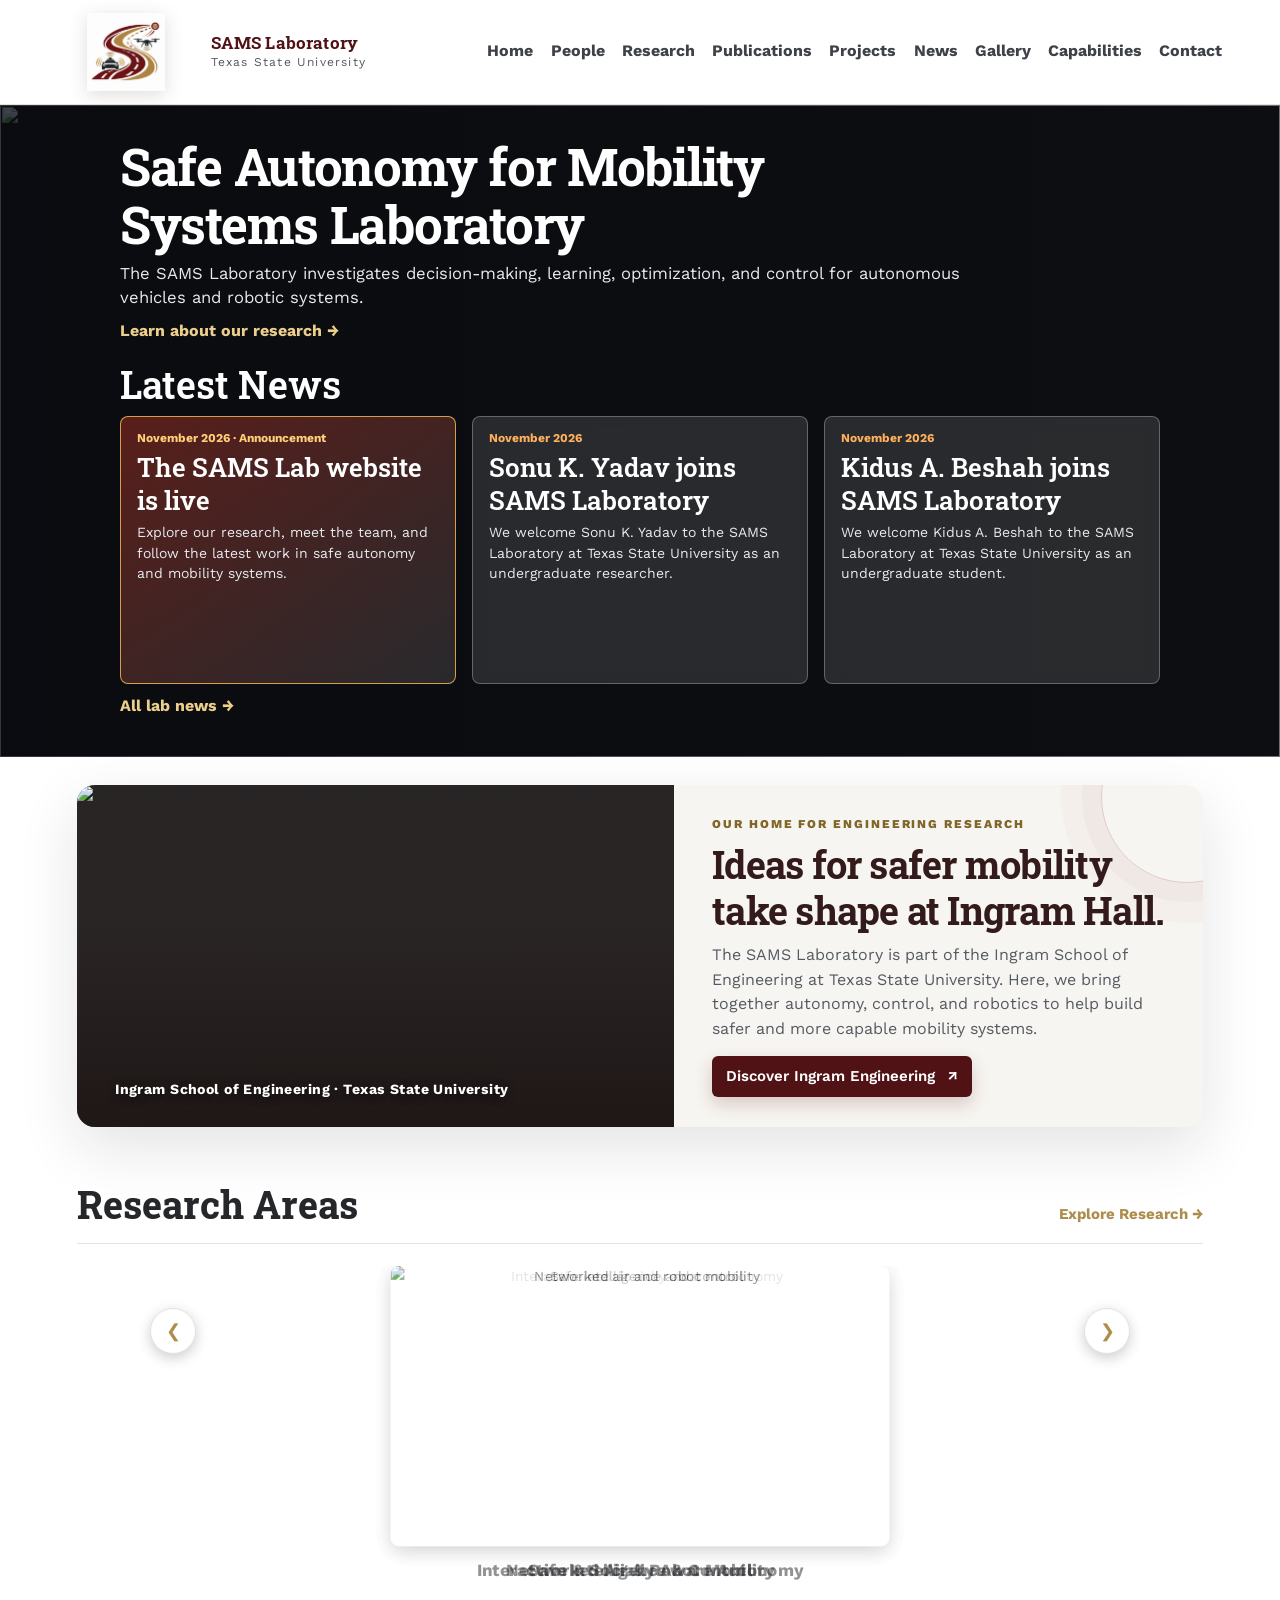
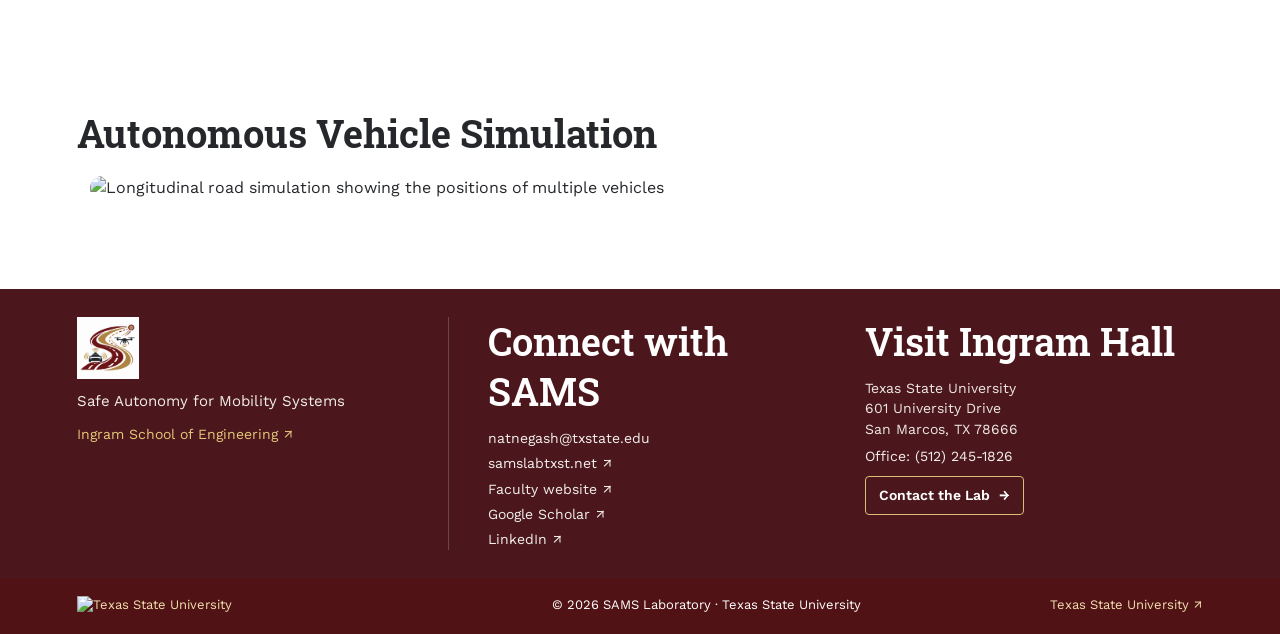
==== index.html @ 432a2485 "index.html" ====
<!DOCTYPE html>
<html lang="en">

<head>
    <meta charset="utf-8" />
    <meta name="viewport" content="width=device-width, initial-scale=1" />
    <meta name="theme-color" content="#501214" />

    <title>Home | SAMS Lab — Texas State University</title>

    <meta
        name="description"
        content="SAMS Laboratory at Texas State University: safe, intelligent, and human-aware mobility systems."
    />

    <link href="style.css" rel="stylesheet" />
</head>

<body class="home">

    <!-- Navigation Header -->
    <header class="site-header">
  <a class="brand" href="index.html" aria-label="SAMS Laboratory home">
    <img src="assets/SAMS-Logo.png" alt="SAMS Laboratory logo" />
    <span class="brand-text"><strong>SAMS Laboratory</strong><span>Texas State University</span></span>
  </a>
  <button class="menu" type="button" aria-label="Toggle navigation" aria-expanded="false">☰ Menu</button>
  <nav aria-label="Main navigation">
    <a href="index.html">Home</a>
    <a href="people.html">People</a>
    <a href="research.html">Research</a>
    <a href="publications.html">Publications</a>
    <a href="projects.html">Projects</a>
    <a href="news.html">News</a>
    <a href="gallery.html">Gallery</a>
    <a href="capabilities.html">Capabilities</a>
    <a href="contact.html">Contact</a>
  </nav>
</header>

    <!-- Full-width hero: image with darkened overlay and text on top -->
    <section class="hero-overlay">
        <img class="hero-bg" src="assets/amber-header.webp" alt="" />
        <div class="hero-content academic-intro">

                    <h1>
                        Safe Autonomy for Mobility Systems Laboratory
                    </h1>

                    <p>
                        The SAMS Laboratory investigates decision-making,
                        learning, optimization, and control for autonomous
                        vehicles and robotic systems.
                    </p>

                    <a class="academic-link" href="research.html">
                        Learn about our research →
                    </a>
        
<section class="sams-section hero-news" aria-labelledby="news-heading"><h2 id="news-heading">Latest News</h2><div class="news-viewport"><div class="news-track"><article class="sams-news-item news-live"><div class="sams-date">November 2026 · Announcement</div><h3>The SAMS Lab website is live</h3><p>Explore our research, meet the team, and follow the latest work in safe autonomy and mobility systems.</p></article><article class="sams-news-item"><div class="sams-date">November 2026</div><h3>Sonu K. Yadav joins SAMS Laboratory</h3><p>We welcome Sonu K. Yadav to the SAMS Laboratory at Texas State University as an undergraduate researcher.</p></article><article class="sams-news-item"><div class="sams-date">November 2026</div><h3>Kidus A. Beshah joins SAMS Laboratory</h3><p>We welcome Kidus A. Beshah to the SAMS Laboratory at Texas State University as an undergraduate student.</p></article><article class="sams-news-item"><div class="sams-date">October 2026</div><h3>Masum Billah Pial joins SAMS Laboratory</h3><p>We welcome Masum Billah Pial to the SAMS Laboratory at Texas State University as a graduate student.</p></article><article class="sams-news-item"><div class="sams-date">August 2026</div><h3>Bereket Kebede joins SAMS Laboratory</h3><p>We welcome Bereket Kebede to the SAMS Laboratory at Texas State University as a Ph.D. student in Mechanical Engineering.</p></article><article class="sams-news-item"><div class="sams-date">August 2026</div><h3>Dr. Negash joins Texas State University as a tenure-track Assistant Professor</h3><p>Dr. Natnael M. Negash joined the Ingram School of Engineering at Texas State University as a tenure-track Assistant Professor in Mechanical Engineering.</p></article></div></div><p class="hero-news-link"><a class="academic-link" href="news.html">All lab news →</a></p></section>
        </div>
    </section>

    <main>

        <div class="shell">

            <section class="campus-feature" aria-labelledby="campus-heading">
                <div class="campus-photo-wrap">
                    <img src="assets/ingram-hall-exterior.webp" alt="Bruce and Gloria Ingram Hall at Texas State University at sunset" class="campus-photo" />
                    <span class="campus-photo-label">Ingram School of Engineering · Texas State University</span>
                </div>
                <div class="campus-copy">
                    <p class="eyebrow">Our home for engineering research</p>
                    <h2 id="campus-heading">Ideas for safer mobility take shape at Ingram Hall.</h2>
                    <p>The SAMS Laboratory is part of the Ingram School of Engineering at Texas State University. Here, we bring together autonomy, control, and robotics to help build safer and more capable mobility systems.</p>
                    <a class="campus-cta" href="https://www.engineering.txst.edu/" target="_blank" rel="noopener">Discover Ingram Engineering <span aria-hidden="true">↗</span></a>
                </div>
            </section>

            <section class="academic-home">

                <!-- Research Areas Heading -->
                <div class="academic-heading">

                    <h2>Research Areas</h2>

                    <a href="research.html">Explore Research →</a>

                </div>

                <!-- Research Areas slideshow -->
<div class="ra-carousel" aria-roledescription="carousel" aria-label="Research areas">
<button class="ra-arrow ra-prev" type="button" aria-label="Previous research area">&#10094;</button>
<div class="ra-stage">
<a class="ra-slide" href="research.html"><img alt="Interactive and socially aware autonomy" src="assets/thrust1.webp" /> <strong> Interactive &amp; Socially Aware Autonomy </strong></a>
<a class="ra-slide" href="research.html"><img alt="Safe intelligence and control" src="assets/thrust2.webp" /> <strong> Safe Intelligence &amp; Control </strong></a>
<a class="ra-slide" href="research.html"><img alt="Networked air and robot mobility" src="assets/thrust3.webp" /> <strong> Networked Air &amp; Robot Mobility </strong></a>
</div>
<button class="ra-arrow ra-next" type="button" aria-label="Next research area">&#10095;</button>
<div class="ra-dots" role="tablist"></div>
</div>
</section>
<section class="sams-section" aria-labelledby="simulation-heading"><h2 id="simulation-heading">Autonomous Vehicle Simulation</h2><div class="sams-media-frame"><img class="sams-media" src="assets/traffic-simulation.gif" alt="Longitudinal road simulation showing the positions of multiple vehicles" loading="lazy"></div></section>
        </div>

    </main>

    <!-- SAMS Laboratory footer -->
    <footer class="site-footer">
  <div class="footer-main">
    <div class="footer-identity">
      <a class="footer-sams-logo" href="index.html" aria-label="SAMS Laboratory home">
        <img src="assets/SAMS-Logo.png" alt="SAMS Laboratory" />
      </a>
      <p class="footer-tagline">Safe Autonomy for Mobility Systems</p>
      <a class="footer-school-link" href="https://www.engineering.txst.edu/" target="_blank" rel="noopener">Ingram School of Engineering <span aria-hidden="true">↗</span></a>
    </div>
    <div class="footer-column">
      <h2>Connect with SAMS</h2>
      <a href="mailto:natnegash@txstate.edu">natnegash@txstate.edu</a>
      <a href="https://samslabtxst.net/" target="_blank" rel="noopener">samslabtxst.net <span aria-hidden="true">↗</span></a>
      <a href="https://natnael-m-negash.net/" target="_blank" rel="noopener">Faculty website <span aria-hidden="true">↗</span></a>
      <a href="https://scholar.google.com/citations?user=de8_IgUAAAAJ&amp;hl=en" target="_blank" rel="noopener">Google Scholar <span aria-hidden="true">↗</span></a>
      <a href="https://www.linkedin.com/in/natnael-m-negash-ph-d-12721473/" target="_blank" rel="noopener">LinkedIn <span aria-hidden="true">↗</span></a>
    </div>
    <div class="footer-column footer-school">
      <h2>Visit Ingram Hall</h2>
      <p>Texas State University<br />601 University Drive<br />San Marcos, TX 78666</p>
      <a href="tel:+15122451826">Office: (512) 245-1826</a>
      <a class="footer-contact" href="contact.html">Contact the Lab <span aria-hidden="true">→</span></a>
    </div>
  </div>
  <div class="footer-bottom">
    <a class="footer-txst-logo" href="https://www.txst.edu/" target="_blank" rel="noopener" aria-label="Texas State University website"><img src="assets/txst-horizontal-logo.png" alt="Texas State University" /></a>
    <span>© 2026 SAMS Laboratory · Texas State University</span>
    <a href="https://www.txst.edu/" target="_blank" rel="noopener">Texas State University <span aria-hidden="true">↗</span></a>
  </div>
</footer>

    <script src="script.js"></script>

</body>
</html>
---- style.css ----
@import url('https://fonts.googleapis.com/css2?family=Roboto+Slab:wght@400;500;600;700;800&family=Work+Sans:wght@400;500;600;700&display=swap');
:root{--orange:#ad8d4b;--gold:#ad8d4b;--maroon:#501214;--ink:#25272a;--muted:#626973;--line:#e5e2db;--paper:#fff;--soft:#fbfaf7}*{box-sizing:border-box}html,body{margin:0;min-height:100%;font-family:'DM Sans',Arial,sans-serif;color:var(--ink);background:white}body{min-height:100dvh;display:flex;flex-direction:column}a{text-decoration:none;color:inherit}button{font:inherit}header{height:92px;display:flex;align-items:center;justify-content:space-between;gap:18px;padding:12px clamp(22px,4.5vw,80px);border-bottom:1px solid var(--line);background:white;flex-shrink:0}.brand{display:flex;align-items:center;gap:15px;min-width:215px}.brand img{width:110px;height:66px;object-fit:contain}.brand-text{font-size:11px;line-height:1.5;letter-spacing:.11em;text-transform:uppercase;color:#777}.brand-text strong{display:block;font-size:13px;letter-spacing:.02em;color:var(--orange)}nav{display:flex;gap:clamp(8px,1.5vw,24px);align-items:center;flex-wrap:wrap;justify-content:flex-end}nav a{font-size:12px;font-weight:700;color:#575961;padding:8px 0;border-bottom:2px solid transparent;white-space:nowrap}nav a:hover,nav a.active{color:var(--orange);border-color:var(--orange)}.menu{display:none;border:1px solid var(--line);background:white;padding:8px 12px;border-radius:6px}main{flex:1;min-height:0;display:flex;flex-direction:column;justify-content:center;padding:clamp(20px,3vh,36px) clamp(24px,6vw,105px)}.shell{width:100%;max-width:1450px;margin:auto}.eyebrow{font-size:11px;text-transform:uppercase;letter-spacing:.23em;font-weight:800;color:var(--orange);margin:0 0 13px}.heading{font-family:Manrope,Arial,sans-serif;font-size:clamp(29px,3.4vw,52px);line-height:1.15;letter-spacing:-.055em;margin:0 0 16px;font-weight:800}.lead{color:var(--muted);font-size:clamp(14px,1.25vw,17px);line-height:1.7;max-width:690px}.home-grid{display:grid;grid-template-columns:1.05fr .95fr;align-items:center;gap:5vw}.home-grid .heading{font-size:clamp(37px,4.3vw,68px)}.accent{color:var(--orange)}.hero-art{background:var(--soft);border-radius:18px;min-height:320px;display:flex;align-items:center;justify-content:center;padding:30px;position:relative;overflow:hidden}.hero-art:after{content:'';position:absolute;width:300px;height:300px;border:1px solid #d6c4b1;border-radius:50%;right:-130px;bottom:-170px}.hero-art img{width:100%;max-height:48vh;object-fit:contain;mix-blend-mode:multiply}.btn{display:inline-flex;align-items:center;justify-content:center;gap:9px;padding:12px 20px;background:var(--orange);border:1px solid var(--orange);color:white;border-radius:5px;font-size:13px;font-weight:700;cursor:pointer}.btn.alt{background:white;color:var(--orange)}.actions{display:flex;gap:12px;margin-top:26px;flex-wrap:wrap}.pills{display:flex;gap:10px;flex-wrap:wrap;margin-top:28px}.pill{font-size:11px;font-weight:700;padding:9px 12px;border:1px solid #e5e7eb;border-radius:40px;color:#57535a}.page-top{margin-bottom:26px}.page-top .lead{margin:0}.cards{display:grid;grid-template-columns:repeat(3,minmax(0,1fr));gap:18px}.card{border:1px solid var(--line);border-radius:12px;padding:23px;background:white;min-width:0}.card h3{font-size:17px;line-height:1.3;margin:0 0 10px}.card p{font-size:13px;color:var(--muted);line-height:1.65;margin:0}.card .num{color:var(--gold);font-weight:800;font-size:12px;letter-spacing:.14em;margin-bottom:14px}.research-card{padding:0;overflow:hidden}.research-card img{width:100%;height:clamp(135px,20vh,220px);object-fit:contain;background:#ffffff}.research-card .inside{padding:19px 21px}.research-card h3{font-size:16px}.people-grid{display:grid;grid-template-columns:repeat(4,minmax(0,1fr));gap:18px}.person{padding:0;overflow:hidden}.portrait{height:clamp(150px,26vh,280px);background:#ffffff;display:flex;justify-content:center;align-items:center}.portrait img{height:100%;width:100%;object-fit:cover;object-position:center 26%}.portrait.placeholder{color:var(--orange);font-size:54px;font-weight:800}.person .inside{padding:18px}.role{font-size:10px;text-transform:uppercase;letter-spacing:.12em;font-weight:800;color:var(--orange);margin-bottom:8px}.person h3{margin-bottom:8px}.person p{font-size:12px}.split{display:grid;grid-template-columns:1fr 1fr;gap:22px}.feature{background:var(--soft);border-radius:12px;padding:28px}.feature h3{margin:0 0 12px}.feature p{color:var(--muted);line-height:1.65;font-size:14px}.bullet{display:flex;gap:12px;align-items:flex-start;margin:14px 0;color:#555;font-size:14px}.dot{width:7px;height:7px;background:var(--gold);border-radius:50%;flex-shrink:0;margin-top:7px}.year{font-size:13px;font-weight:800;color:var(--orange);margin:18px 0 10px}.pub{padding:16px 20px;border-left:3px solid var(--orange);background:#ffffff;margin-bottom:10px}.pub strong{display:block;font-size:14px}.pub small{color:var(--muted);line-height:1.5}.gallery{display:grid;grid-template-columns:repeat(3,minmax(0,1fr));gap:16px}.gallery figure{margin:0;border:1px solid var(--line);border-radius:10px;overflow:hidden}.gallery img{width:100%;height:clamp(140px,27vh,260px);object-fit:contain}.gallery figcaption{padding:11px 14px;font-size:12px;font-weight:700}.contact-grid{display:grid;grid-template-columns:1fr 1fr;gap:40px}.contact-box{background:var(--soft);padding:30px;border-radius:12px}.contact-box p{line-height:1.8;color:var(--muted)}.mini{font-size:12px;color:var(--muted)}footer{min-height:48px;border-top:1px solid var(--line);padding:12px clamp(24px,6vw,105px);display:flex;align-items:center;justify-content:space-between;gap:12px;font-size:11px;color:#7c7e83;flex-shrink:0}footer b{color:var(--orange)}@media(min-width:1050px) and (min-height:700px){body{height:100dvh;overflow:hidden}}@media(max-width:1150px){header{height:auto;min-height:85px}nav{gap:10px}nav a{font-size:11px}.brand{min-width:160px}.brand img{width:80px}.brand-text{font-size:9px}}@media(max-width:800px){body{height:auto;overflow:auto}header{min-height:74px}.menu{display:block}nav{display:none;position:absolute;top:74px;left:0;right:0;background:white;z-index:9;padding:18px 25px;box-shadow:0 12px 22px #0001;justify-content:flex-start}nav.open{display:flex}nav a{font-size:13px}main{padding:36px 22px}.home-grid,.split,.contact-grid{grid-template-columns:1fr}.hero-art{min-height:260px}.cards,.people-grid,.gallery{grid-template-columns:repeat(2,minmax(0,1fr))}}@media(max-width:520px){.cards,.people-grid,.gallery{grid-template-columns:1fr}.heading{font-size:33px}.home-grid .heading{font-size:40px}footer{flex-direction:column;text-align:center}}@media(max-height:760px) and (min-width:1050px){main{padding-top:12px;padding-bottom:12px}.page-top{margin-bottom:14px}.heading{font-size:35px}.lead{font-size:13px;line-height:1.5}.card{padding:17px}.research-card{padding:0}.research-card img{height:150px}.person .portrait{height:170px}.hero-art img{max-height:42vh}}
/* People page: academic hierarchy */
.people-hierarchy{display:grid;gap:18px}
.people-section{min-width:0}
.section-label{font-size:12px;text-transform:uppercase;letter-spacing:.16em;color:var(--orange);border-bottom:1px solid var(--line);padding-bottom:8px;margin:0 0 12px}
.people-row{display:grid;grid-template-columns:repeat(2,minmax(0,1fr));gap:16px}
.people-row .person{display:flex;min-height:145px}
.people-row .portrait{height:auto;min-height:145px;width:132px;flex:0 0 132px}
.people-row .portrait img{object-position:center 25%}
.people-row .inside{padding:14px 17px}
.people-row .inside p{line-height:1.5}
.person-link{color:var(--orange);font-weight:700}
.people-row .inside p+p{margin-top:8px}
@media(min-width:1050px) and (min-height:700px){.people-hierarchy{gap:clamp(10px,2vh,20px)}.people-row .person{min-height:clamp(115px,17vh,165px)}}
@media(max-width:700px){.people-row{grid-template-columns:1fr}.people-row .portrait{width:120px;flex-basis:120px}}

/* Home page gallery preview */
.home-gallery{margin-top:clamp(18px,3vh,35px);padding-bottom:16px}
.home-gallery-header{display:flex;align-items:end;justify-content:space-between;gap:14px;margin-bottom:12px}
.home-gallery-header .eyebrow{margin:0 0 4px}.home-gallery-header h2{font-size:clamp(18px,2vw,25px);margin:0;letter-spacing:-.035em}
.gallery-more{font-size:13px;color:var(--orange,#e87500);text-decoration:none;font-weight:600;white-space:nowrap}
.home-gallery-grid{display:grid;grid-template-columns:repeat(3,minmax(0,1fr));gap:14px}
.home-gallery-grid a{display:block;min-width:0;color:inherit;text-decoration:none;border:1px solid #e6e7ea;border-radius:12px;overflow:hidden;background:white}
.home-gallery-grid img{width:100%;height:clamp(100px,17vh,185px);object-fit:cover;display:block}
.home-gallery-grid span{display:block;font-size:12px;font-weight:650;padding:10px 12px}
@media(max-width:650px){.home-gallery-grid{grid-template-columns:1fr}.home-gallery-grid img{height:155px}.home-gallery{padding-bottom:25px}}

.academic-home{max-width:1300px;margin:0 auto}.academic-intro{max-width:900px;margin:0 0 clamp(22px,4vh,46px)}.academic-intro h1{font-family:Manrope,Arial,sans-serif;font-size:clamp(31px,3.5vw,53px);line-height:1.17;letter-spacing:-.04em;font-weight:750;margin:0 0 16px}.academic-intro>p:not(.eyebrow){font-size:clamp(14px,1.3vw,18px);line-height:1.7;color:var(--muted);max-width:810px;margin:0 0 15px}.academic-link,.academic-heading>a{color:var(--orange);font-weight:700;font-size:13px}.academic-heading{display:flex;justify-content:space-between;align-items:baseline;gap:16px;margin-bottom:15px;border-bottom:1px solid var(--line);padding-bottom:12px}.academic-heading h2{font-size:clamp(20px,2vw,27px);margin:0;font-weight:750}.academic-gallery{display:grid;grid-template-columns:repeat(3,minmax(0,1fr));gap:20px}.academic-gallery a{display:block;min-width:0}.academic-gallery img{display:block;width:100%;height:clamp(150px,26vh,290px);object-fit:cover;border-radius:3px;transition:transform .25s ease,box-shadow .25s ease}.academic-gallery a:hover img{transform:translateY(-4px);box-shadow:0 12px 25px #0002}.academic-gallery strong{display:block;font-size:clamp(13px,1.25vw,17px);font-weight:700;margin-top:12px;line-height:1.4}
.people-row .person{transition:transform .23s ease,box-shadow .23s ease,border-color .23s ease;position:relative}.people-row .person:hover{transform:translateY(-6px) scale(1.012);box-shadow:0 15px 32px rgba(32,35,41,.13);border-color:#d9c487;z-index:1}.social-links{display:flex;gap:10px;align-items:center}.social-icon{display:inline-flex;width:30px;height:30px;align-items:center;justify-content:center;border:1px solid #e5e7eb;border-radius:50%;color:var(--orange);background:#fff;transition:background .2s,color .2s,transform .2s}.social-icon svg{width:16px;height:16px}.social-icon:not(.unavailable):hover{background:var(--orange);color:#fff;transform:translateY(-2px)}.social-icon.unavailable{opacity:.34;cursor:not-allowed}.people-row .inside{display:flex;flex-direction:column;align-items:flex-start}.people-row .inside .social-links{margin-top:auto;padding-top:10px}
@media(max-width:800px){.academic-gallery{gap:12px}.academic-gallery img{height:180px}}@media(max-width:650px){.academic-gallery{grid-template-columns:1fr}.academic-gallery img{height:210px}.academic-intro{margin-bottom:28px}}@media(prefers-reduced-motion:reduce){.people-row .person,.social-icon,.academic-gallery img{transition:none}.people-row .person:hover,.academic-gallery a:hover img{transform:none}}
/* 2026-10-29: People page overflow and readable navigation */
nav a{font-size:15px;line-height:1.35;font-weight:650}
nav{gap:clamp(9px,1vw,18px)}
header{padding-left:clamp(18px,2.5vw,48px);padding-right:clamp(18px,2.5vw,48px)}
@media(min-width:1050px) and (min-height:700px){body:has(.people-hierarchy){height:auto;min-height:100dvh;overflow-y:auto}body:has(.people-hierarchy) main{justify-content:flex-start}}
body:has(.people-hierarchy) main{padding-top:35px;padding-bottom:45px}
.people-hierarchy{gap:25px}.people-section{overflow:visible}.people-row .person{min-width:0}.people-row .inside{min-width:0;flex:1}.people-row .inside h3,.people-row .inside p{overflow-wrap:anywhere}
@media(max-width:1350px){header{flex-wrap:wrap;height:auto;min-height:92px;justify-content:center}.brand{margin-right:auto}nav{flex:1;justify-content:flex-end}nav a{font-size:14px}}
@media(max-width:1050px){nav a{font-size:14px}}
@media(max-width:800px){header{justify-content:space-between}.menu{margin-left:auto}nav{flex:none;width:100%}nav a{font-size:16px}.people-row .person{min-height:155px}}
@media(max-width:470px){.people-row .person{flex-direction:column}.people-row .portrait{width:100%;height:220px;flex-basis:auto}.people-row .inside{width:100%}}

/* November 2026 site additions */
.sams-section{margin:46px 0}.sams-section h2{margin:0 0 16px}.sams-media{display:block;width:100%;height:auto;border-radius:12px}.sams-media-frame{max-width:1100px;margin:20px auto}.sams-news-grid{display:grid;grid-template-columns:repeat(auto-fit,minmax(230px,1fr));gap:18px}.sams-news-item{padding:22px;border:1px solid #dedede;border-radius:12px;background:#fff}.sams-news-item h3{margin:8px 0}.sams-news-item .sams-date{color:#b45c00;font-weight:700;font-size:.85rem}.sams-news-item p{line-height:1.6}.sams-news-item a{color:inherit}.sams-image-caption{font-size:.9rem;opacity:.8;margin-top:9px}

/* ===== Nov 2026 fixes ===== */
/* let every page scroll (old fixed-height layout clipped content, hiding the header image) */
@media(min-width:1050px) and (min-height:700px){body{height:auto;min-height:100dvh;overflow-y:auto}}
body{overflow-x:hidden}
main{justify-content:flex-start}

/* full-bleed images: touch left & right edges of the window */
.hero-banner{width:100%;line-height:0;background:#fff}
.hero-banner img{display:block;width:100%;height:auto}
.full-bleed{width:100vw;position:relative;left:50%;margin:20px 0 26px -50vw;line-height:0}
.full-bleed img{display:block;width:100%;height:auto;border-radius:0}
body.home main{padding-top:clamp(20px,3vh,36px)}

/* hover pop-out */
.research-card,.gallery figure,.cards>.card{transition:transform .25s ease,box-shadow .25s ease,border-color .25s ease;position:relative}
.research-card:hover,.gallery figure:hover,.cards>.card:hover{transform:translateY(-8px) scale(1.04);box-shadow:0 18px 38px rgba(32,35,41,.22);border-color:#d9c487;z-index:5}
.gallery figure{background:#fff}
@media(prefers-reduced-motion:reduce){.research-card,.gallery figure,.cards>.card{transition:none}.research-card:hover,.gallery figure:hover,.cards>.card:hover{transform:none}}

/* ===== Overlay heroes (home + projects) ===== */
.hero-overlay{position:relative;width:100%;overflow:hidden;display:flex;align-items:center;min-height:clamp(360px,34vw,560px);padding:clamp(28px,5vw,70px) clamp(24px,6vw,105px);background:#111;color:#fff}
.hero-overlay .hero-bg{position:absolute;inset:0;width:100%;height:100%;object-fit:cover;object-position:center top}
.hero-overlay::before{content:'';position:absolute;inset:0;z-index:1;background:linear-gradient(90deg,rgba(8,10,16,.74) 0%,rgba(8,10,16,.58) 55%,rgba(8,10,16,.48) 100%)}
.hero-overlay .hero-content{position:relative;z-index:2;width:100%;max-width:1300px;margin:0 auto}
.hero-overlay h1,.hero-overlay h3{color:#fff}
.hero-overlay .academic-intro{margin:0 auto}
.hero-overlay .academic-intro>p:not(.eyebrow),.hero-overlay .lead{color:#e8eaee}
.hero-overlay .academic-link{color:#ffb15c}
.hero-overlay .page-top{margin-bottom:28px}
.hero-overlay .heading{color:#fff}
.hero-overlay .card{background:rgba(255,255,255,.12);border-color:rgba(255,255,255,.28);backdrop-filter:blur(6px);-webkit-backdrop-filter:blur(6px)}
.hero-overlay .card p{color:#e8eaee}
.hero-overlay .card .num{color:#ffb15c}
.hero-overlay .cards>.card:hover{background:rgba(255,255,255,.2);border-color:#ffb15c}
main.overlay-page{padding:0;justify-content:flex-start}
main.overlay-page .hero-overlay{flex:1}

/* contact: plain email text */
.email-link{color:var(--orange);font-weight:700;font-size:1.05rem;word-break:break-all}
.email-link:hover{text-decoration:underline}

/* News items pop out on hover (home + news pages) */
.sams-news-item{transition:transform .25s ease,box-shadow .25s ease,border-color .25s ease;position:relative}
.sams-news-item:hover{transform:translateY(-8px) scale(1.04);box-shadow:0 18px 38px rgba(32,35,41,.22);border-color:#d9c487;z-index:5}
@media(prefers-reduced-motion:reduce){.sams-news-item{transition:none}.sams-news-item:hover{transform:none}}

/* Latest News overlaid in home hero */
.hero-overlay .hero-news{margin:clamp(18px,3vh,32px) 0 0}
.hero-overlay .hero-news h2{color:#fff;font-size:clamp(18px,1.8vw,24px);margin:0 0 12px}
.hero-overlay .hero-news .sams-news-grid{gap:16px}
.hero-overlay .hero-news .sams-news-item{background:rgba(255,255,255,.12);border-color:rgba(255,255,255,.28);color:#fff;backdrop-filter:blur(6px);-webkit-backdrop-filter:blur(6px);padding:16px 18px}
.hero-overlay .hero-news .sams-news-item h3{font-size:15px;margin:6px 0;color:#fff}
.hero-overlay .hero-news .sams-news-item p{font-size:13px;line-height:1.5;color:#e8eaee;margin:0}
.hero-overlay .hero-news .sams-news-item .sams-date{color:#ffb15c}
.hero-overlay .hero-news .sams-news-item:hover{background:rgba(255,255,255,.2);border-color:#ffb15c}
.hero-overlay .hero-news-link{margin:14px 0 0}
/* keep home title clear of the logo in the header image */
body.home .hero-overlay{padding-top:clamp(70px,9vw,135px);padding-bottom:clamp(28px,4vw,56px)}

/* ===== Research Areas slideshow with side peeks ===== */
.ra-carousel{--w:58%;--gap:24px;position:relative;max-width:1000px;margin:0 auto}
.ra-stage{position:relative;width:100%;padding-top:calc(var(--w) * 9 / 16 + 66px);overflow:hidden}
.ra-slide{position:absolute;top:0;left:calc((100% - var(--w)) / 2);width:var(--w);display:block;text-align:center;transform:translateX(calc(var(--o,0) * (100% + var(--gap)))) scale(var(--sc,1));opacity:var(--op,1);transition:transform .4s ease,opacity .4s ease;transform-origin:center top;z-index:1}
.ra-slide.is-active{--sc:1;--op:1;z-index:2}
.ra-slide:not(.is-active){--sc:.86;--op:.5}
.ra-slide img{display:block;width:100%;height:auto;aspect-ratio:16/9;object-fit:contain;background:#fff;border-radius:10px;box-shadow:0 6px 22px rgba(0,0,0,.12)}
.ra-slide strong{display:block;font-size:clamp(15px,1.5vw,20px);font-weight:700;margin:14px 0 4px;line-height:1.4}
.ra-slide.no-anim{transition:none}
.ra-arrow{position:absolute;top:calc(var(--w) * 9 / 32);transform:translateY(-50%);width:46px;height:46px;border-radius:50%;border:1px solid var(--line);background:#fff;color:var(--orange);font-size:18px;cursor:pointer;box-shadow:0 4px 14px rgba(0,0,0,.2);transition:background .2s,color .2s,transform .2s;z-index:5;display:flex;align-items:center;justify-content:center;padding:0}
.ra-arrow:hover{background:var(--orange);color:#fff;transform:translateY(-50%) scale(1.08)}
.ra-prev{left:10px}.ra-next{right:10px}
.ra-dots{display:flex;justify-content:center;gap:9px;margin-top:6px}
.ra-dots button{width:10px;height:10px;border-radius:50%;border:0;padding:0;background:#d6d8dc;cursor:pointer}
.ra-dots button.active{background:var(--orange)}
@media(max-width:700px){.ra-carousel{--w:76%;--gap:14px}.ra-arrow{width:36px;height:36px;font-size:15px}.ra-prev{left:4px}.ra-next{right:4px}}
@media(prefers-reduced-motion:reduce){.ra-slide{transition:none}}

/* ===== Rotating news cards (home hero) ===== */
.hero-overlay .hero-news .news-viewport{overflow:hidden;padding:14px 12px 18px;margin:-14px -12px -18px}
.news-track{display:flex;gap:16px;transition:transform .6s ease;will-change:transform}
.news-track.no-anim{transition:none}
.news-track .sams-news-item{flex:0 0 calc((100% - 32px) / 3);min-width:0}
@media(max-width:900px){.news-track .sams-news-item{flex-basis:calc((100% - 16px) / 2)}}
@media(max-width:600px){.news-track .sams-news-item{flex-basis:100%}}
@media(prefers-reduced-motion:reduce){.news-track{transition:none}}

/* November 2026 · Home page identity, Ingram Hall feature, and school-style footer */
body.home header{min-height:104px;height:auto;padding:13px clamp(22px,4.5vw,80px);gap:24px}
body.home .brand{gap:17px;min-width:265px}
body.home .brand img{width:136px;height:78px;filter:drop-shadow(0 4px 9px rgba(51,25,20,.15))}
body.home .brand-text{font-size:12px;line-height:1.55;letter-spacing:.1em}
body.home .brand-text strong{font-size:17px;letter-spacing:.01em;color:#501214}
body.home header nav{gap:clamp(10px,1.35vw,23px)}
body.home header nav a{font-size:16px;font-weight:700;color:#3e4148;padding:10px 0}
body.home header nav a:hover,body.home header nav a.active{color:#8b1d24;border-color:#8b1d24}
body.home .menu{font-size:15px;font-weight:700}
body.home .hero-overlay{min-height:clamp(430px,39vw,610px)}
body.home .hero-overlay .academic-intro h1{font-size:clamp(38px,4.15vw,64px);max-width:950px}
body.home .hero-overlay .academic-intro>p:not(.eyebrow){font-size:clamp(17px,1.55vw,21px);max-width:850px}
body.home .hero-news h2{font-size:clamp(23px,2.1vw,29px)}
body.home .hero-overlay .hero-news .sams-news-item{padding:19px 21px}
body.home .hero-overlay .hero-news .sams-news-item h3{font-size:clamp(16px,1.4vw,19px);line-height:1.35}
body.home .hero-overlay .hero-news .sams-news-item p{font-size:clamp(14px,1.15vw,16px);line-height:1.55}
body.home .hero-overlay .hero-news .sams-news-item .sams-date{font-size:13px;line-height:1.4}
body.home .hero-overlay .hero-news .news-live{border-color:rgba(255,194,92,.78);background:linear-gradient(145deg,rgba(103,34,28,.86),rgba(255,255,255,.12))}
body.home .hero-overlay .hero-news .news-live .sams-date{color:#ffd07a}

body.home main{padding-top:clamp(28px,4vw,58px);padding-bottom:clamp(36px,5vw,70px)}
body.home .shell{max-width:1450px}
.campus-feature{position:relative;display:grid;grid-template-columns:minmax(0,1.18fr) minmax(320px,.82fr);align-items:center;max-width:1390px;margin:0 auto clamp(55px,7vw,96px);border-radius:24px;background:#f7f5f1;overflow:hidden;box-shadow:0 20px 60px rgba(34,27,25,.12)}
.campus-photo-wrap{position:relative;align-self:stretch;min-height:420px;overflow:hidden;background:#2a2525}
.campus-photo-wrap::after{content:"";position:absolute;inset:35% 0 0;background:linear-gradient(0deg,rgba(25,16,15,.66),transparent 92%);pointer-events:none}
.campus-photo{display:block;width:100%;height:100%;min-height:420px;object-fit:cover;object-position:center 54%;transition:transform .65s ease}
.campus-feature:hover .campus-photo{transform:scale(1.035)}
.campus-photo-label{position:absolute;z-index:1;left:clamp(20px,3vw,42px);bottom:26px;color:white;font-size:clamp(13px,1.1vw,16px);font-weight:700;letter-spacing:.03em;text-shadow:0 2px 8px #0008}
.campus-copy{position:relative;padding:clamp(30px,4.5vw,68px);}
.campus-copy::before{content:"";position:absolute;width:170px;height:170px;right:-70px;top:-74px;border:1px solid rgba(139,29,36,.2);border-radius:50%;box-shadow:0 0 0 19px rgba(139,29,36,.035),0 0 0 40px rgba(139,29,36,.025)}
.campus-copy .eyebrow{position:relative;z-index:1;color:#8b1d24;font-size:12px;letter-spacing:.16em}
.campus-copy h2{position:relative;z-index:1;font-family:Manrope,Arial,sans-serif;color:#341b1b;font-size:clamp(29px,3vw,44px);line-height:1.15;letter-spacing:-.045em;margin:0 0 18px}
.campus-copy>p:not(.eyebrow){position:relative;z-index:1;color:#555a62;font-size:clamp(16px,1.3vw,18px);line-height:1.75;margin:0 0 25px}
.campus-cta{position:relative;z-index:1;display:inline-flex;align-items:center;gap:12px;padding:13px 18px;border-radius:6px;color:white;background:#501214;font-size:15px;font-weight:700;box-shadow:0 7px 18px rgba(80,18,20,.2);transition:transform .2s,background .2s}
.campus-cta:hover{transform:translateY(-2px);background:#711e24}
body.home .academic-heading{margin-bottom:22px;padding-bottom:16px}
body.home .academic-heading h2{font-size:clamp(25px,2.5vw,34px)}
body.home .academic-heading>a{font-size:15px}
body.home .ra-slide strong{font-size:clamp(16px,1.55vw,21px)}

body.home .site-footer{display:block;flex-shrink:0;background:#f2f0ed;color:#fff;padding:0;border:0}
.footer-main{display:grid;grid-template-columns:1.12fr 1fr 1fr;gap:clamp(28px,5vw,78px);padding:clamp(38px,5vw,70px) clamp(24px,7vw,112px);background:#4d4d4f}
.footer-identity{padding-right:clamp(15px,3vw,42px);border-right:1px solid rgba(255,255,255,.18)}
.footer-sams-logo{display:inline-flex;align-items:center;justify-content:center;min-height:70px;max-width:250px;padding:8px 13px;border-radius:10px;background:rgba(255,255,255,.96)}
.footer-sams-logo img{display:block;width:220px;height:75px;object-fit:contain}
.footer-tagline{margin:14px 0 26px;color:#e6e2df;font-size:16px;line-height:1.5}
.txst-wordmark{display:inline-flex;align-items:center;gap:10px;color:#e2c675}
.txst-wordmark svg{width:42px;height:42px;flex:none}
.txst-wordmark span{font-family:Georgia,serif;font-size:18px;line-height:1.05;font-weight:700;letter-spacing:.12em;color:#fff}
.txst-wordmark b{font-size:13px;letter-spacing:.24em}
.footer-column{display:flex;flex-direction:column;align-items:flex-start;gap:12px}
.footer-column h2{margin:2px 0 12px;color:#fff;font-size:clamp(19px,1.8vw,24px);line-height:1.25}
.footer-column a,.footer-column p{margin:0;color:#f2f0ed;font-size:16px;line-height:1.55}
.footer-column a{transition:color .2s}
.footer-column a:hover{color:#e2c675;text-decoration:underline;text-underline-offset:3px}
.footer-column p{margin-bottom:2px;color:#e5e1de}
.footer-column .footer-contact{display:inline-flex;align-items:center;gap:10px;margin-top:10px;padding:12px 17px;border:1px solid #e2c675;border-radius:5px;color:#fff;font-weight:700;text-decoration:none}
.footer-column .footer-contact:hover{background:#e2c675;color:#341b1b}
.footer-bottom{display:flex;justify-content:space-between;gap:18px;padding:18px clamp(24px,7vw,112px);background:#501214;color:#fff;font-size:14px;line-height:1.5}
.footer-bottom a{color:#f2dfb0}
.footer-bottom a:hover{text-decoration:underline;text-underline-offset:3px}
@media(max-width:1050px){body.home header{flex-wrap:wrap;min-height:100px;justify-content:space-between}body.home .brand{min-width:240px}body.home header nav{flex:1;justify-content:flex-end}body.home header nav a{font-size:15px}.campus-feature{grid-template-columns:1fr 1fr}.campus-photo-wrap,.campus-photo{min-height:380px}.footer-main{gap:28px;padding-left:5vw;padding-right:5vw}}
@media(max-width:800px){body.home header{min-height:82px;padding:10px 20px}body.home .brand{min-width:0;gap:10px}body.home .brand img{width:112px;height:64px}body.home .brand-text{font-size:10px}body.home .brand-text strong{font-size:15px}body.home .menu{display:block}body.home header nav{display:none;position:absolute;top:82px;left:0;right:0;width:100%;z-index:20;padding:18px 24px;background:#fff;box-shadow:0 12px 24px rgba(0,0,0,.13);justify-content:flex-start}body.home header nav.open{display:flex}body.home header nav a{font-size:17px}.campus-feature{grid-template-columns:1fr}.campus-photo-wrap,.campus-photo{min-height:clamp(260px,60vw,430px)}.campus-copy{padding:34px 28px 38px}.footer-main{grid-template-columns:1fr 1fr}.footer-identity{grid-column:1/-1;border-right:0;border-bottom:1px solid rgba(255,255,255,.18);padding:0 0 24px}.footer-bottom{flex-direction:column}}
@media(max-width:560px){body.home .hero-overlay{min-height:0;padding-top:65px;padding-bottom:34px}body.home .hero-overlay .academic-intro h1{font-size:36px}body.home .hero-overlay .hero-news .sams-news-item{padding:17px}.campus-feature{margin-bottom:48px;border-radius:16px}.campus-photo-wrap,.campus-photo{min-height:250px}.campus-copy h2{font-size:30px}.footer-main{grid-template-columns:1fr;padding:34px 25px;gap:34px}.footer-identity{grid-column:auto}.footer-column h2{font-size:21px}.footer-column a,.footer-column p{font-size:16px}.footer-bottom{font-size:13px;padding:16px 25px}}
@media(prefers-reduced-motion:reduce){.campus-photo,.campus-cta{transition:none}.campus-feature:hover .campus-photo,.campus-cta:hover{transform:none}}
.footer-txst-logo{display:inline-flex;align-items:center;flex:none}
.footer-txst-logo img{display:block;width:clamp(230px,26vw,340px);height:auto;max-height:42px;object-fit:contain;object-position:left center}
.footer-bottom{align-items:center}
@media(max-width:800px){.footer-bottom{align-items:flex-start}.footer-txst-logo img{width:min(300px,75vw)}}



/* Alliance-inspired typography and a consistent SAMS maroon-and-gold system */
:root{--orange:#ad8d4b;--gold:#ad8d4b;--maroon:#501214;--ink:#25272a;--muted:#626973;--line:#e5e2db;--paper:#fff;--soft:#fbfaf7}
html,body,button,input,select,textarea{font-family:"Work Sans",Arial,sans-serif!important;font-size:16px}
body{color:var(--ink);line-height:1.55;background:#fff}
h1,h2,h3,h4,.heading,.team-heading{font-family:"Roboto Slab",Georgia,serif!important;color:var(--ink)}
h1,.heading,.team-heading{font-size:clamp(38.4px,4vw,51.2px)!important;line-height:1.16;font-weight:700;letter-spacing:-.025em}
h2{font-size:clamp(28.8px,3vw,38.4px)!important;line-height:1.2;font-weight:700}
h3{font-size:clamp(20px,2vw,25.6px)!important;line-height:1.25;font-weight:650}
p,li{font-size:16px;line-height:1.6}
.eyebrow,.num,.year,.role{color:#806628!important}
a{transition:color .18s ease,border-color .18s ease,background .18s ease}
.btn{font-family:"Work Sans",Arial,sans-serif;font-size:16px;background:var(--maroon);border-color:var(--maroon)}
.btn:hover{background:#6a2429;border-color:#6a2429}

/* Shared header and navigation on every page */
header.site-header{position:relative;z-index:15;display:flex;align-items:center;justify-content:space-between;gap:24px;min-height:98px;height:auto;padding:12px clamp(20px,3.5vw,58px);border-bottom:1px solid var(--line);background:#fff;flex-shrink:0}
.site-header .brand{display:flex;align-items:center;gap:13px;min-width:245px}
.site-header .brand img{width:108px;height:68px;object-fit:contain}
.site-header .brand-text{display:block;font-family:"Work Sans",Arial,sans-serif;font-size:14px;line-height:1.4;letter-spacing:.02em;text-transform:none;color:#585a60}
.site-header .brand-text strong{display:block;color:var(--maroon);font:700 19.2px/1.25 "Roboto Slab",Georgia,serif;letter-spacing:0}
.site-header nav{display:flex;align-items:center;justify-content:flex-end;gap:clamp(8px,1.15vw,19px);flex-wrap:wrap}
.site-header nav a{padding:8px 0;color:#34373c;font:600 19.2px/1.5 "Work Sans",Arial,sans-serif;border-bottom:2px solid transparent;white-space:nowrap}
.site-header nav a:hover,.site-header nav a.active{color:#806628;border-color:#ad8d4b}
.site-header .menu{display:none;border:1px solid #d8d0bf;border-radius:5px;background:#fff;color:var(--maroon);font:600 16px "Work Sans",Arial,sans-serif;padding:9px 12px}
:focus-visible{outline:3px solid #c7a85c;outline-offset:3px}
@media(max-width:1320px){.site-header{flex-wrap:wrap;min-height:92px}.site-header .brand{min-width:215px}.site-header nav{flex:1}.site-header nav a{font-size:16px}}
@media(max-width:1080px){header.site-header{min-height:82px;padding:10px 22px}.site-header .menu{display:block;margin-left:auto}.site-header nav{display:none;position:absolute;top:100%;left:0;right:0;width:100%;padding:18px 24px;background:white;box-shadow:0 12px 24px #0002;justify-content:flex-start}.site-header nav.open{display:flex}.site-header nav a{font-size:17px}}
@media(max-width:520px){.site-header .brand{gap:8px;min-width:0}.site-header .brand img{width:82px;height:55px}.site-header .brand-text{font-size:12px}.site-header .brand-text strong{font-size:16px}.site-header nav{gap:8px 16px}}

/* Homepage: more compact hero, tighter Ingram feature */
body.home .hero-overlay{align-items:flex-start;min-height:0;padding:clamp(22px,2.6vw,36px) clamp(22px,6vw,90px) clamp(28px,3vw,42px)}
body.home .hero-overlay::before{background:linear-gradient(90deg,rgba(8,10,16,.76) 0%,rgba(8,10,16,.58) 55%,rgba(8,10,16,.44) 100%)}
body.home .hero-overlay .hero-content{margin:0 auto}
body.home .hero-overlay .academic-intro{max-width:1040px;margin:0 auto}
body.home .hero-overlay .academic-intro h1{max-width:850px;margin:0 0 9px;font:700 clamp(32px,3vw,44px)/1.12 "Roboto Slab",Georgia,serif;letter-spacing:-.025em}
body.home .hero-overlay .academic-intro>p:not(.eyebrow){max-width:850px;margin:0 0 9px;font:400 clamp(16px,1.3vw,20.8px)/1.45 "Work Sans",Arial,sans-serif}
body.home .hero-overlay .academic-link{color:#edcf8c;font-size:16px}
body.home .hero-overlay .hero-news{margin:16px auto 0;max-width:1150px}
body.home .hero-overlay .hero-news h2{margin:0 0 8px;font:600 24px/1.25 "Roboto Slab",Georgia,serif}
body.home .hero-overlay .hero-news .news-viewport{padding:8px 10px 12px;margin:-8px -10px -12px}
body.home .hero-overlay .hero-news .sams-news-item{padding:13px 16px;border-radius:8px}
body.home .hero-overlay .hero-news .sams-news-item h3{font:600 17px/1.3 "Roboto Slab",Georgia,serif;margin:4px 0 5px}
body.home .hero-overlay .hero-news .sams-news-item p{font-size:14px;line-height:1.45}
body.home .hero-overlay .hero-news .sams-news-item .sams-date{font-size:12px}
body.home .hero-overlay .hero-news-link{margin:9px 0 0}
.campus-feature{grid-template-columns:minmax(0,1.06fr) minmax(300px,.94fr);max-width:1260px;margin:0 auto 54px;border-radius:18px}
.campus-photo-wrap{min-height:330px;max-height:390px}
.campus-photo{min-height:330px;max-height:390px;object-position:center 55%}
.campus-copy{padding:30px clamp(26px,3vw,44px)}
.campus-copy h2{font:700 clamp(28px,2.5vw,36px)/1.18 "Roboto Slab",Georgia,serif;margin:0 0 10px;letter-spacing:-.02em}
.campus-copy>p:not(.eyebrow){font-size:16px;line-height:1.55;margin:0 0 14px}
.campus-copy .eyebrow{margin:0 0 8px;font-size:12px}
.campus-cta{font:600 15px/1.4 "Work Sans",Arial,sans-serif;padding:10px 14px}
body.home main{padding-top:28px;padding-bottom:42px}
@media(max-width:800px){body.home .hero-overlay{padding:22px 22px 30px}.campus-feature{grid-template-columns:1fr;margin-bottom:40px}.campus-photo-wrap,.campus-photo{min-height:clamp(230px,50vw,340px);max-height:none}.campus-copy{padding:26px 24px 29px}}
@media(max-width:560px){body.home .hero-overlay .academic-intro h1{font-size:32px}.campus-copy h2{font-size:29px}}

/* Research visual slots */
.research-grid{display:grid;grid-template-columns:repeat(2,minmax(0,1fr));gap:22px;max-width:1250px}
.research-topic{padding:0;overflow:hidden;border-color:#e4dfd4;border-radius:12px;background:#fff}
.research-topic .inside{padding:22px 24px 25px}
.research-topic h2{margin:5px 0 10px;color:#3d2022;font-size:25px!important}
.research-topic p,.research-topic li{color:#545a62;font-size:16px;line-height:1.55}
.research-topic ul{margin:12px 0 0;padding-left:22px}
.research-topic li{margin:4px 0}
.research-topic .num{font:600 12px/1.4 "Work Sans",Arial,sans-serif;letter-spacing:.12em}
.research-placeholder{height:185px;display:flex;flex-direction:column;align-items:center;justify-content:center;gap:8px;background:linear-gradient(145deg,#f8f6f1,#efede7);border-bottom:1px solid #e7e2d7}
.research-placeholder img{width:min(210px,55%);height:110px;object-fit:contain;opacity:.86}
.research-placeholder span{font-size:13px;color:#756e61;letter-spacing:.02em}
@media(max-width:720px){.research-grid{grid-template-columns:1fr}.research-placeholder{height:160px}}

/* Publications: readable citation rows, gold year labels */
.publication-section{margin:34px 0 46px}
.publication-section .academic-heading{margin-bottom:16px;padding-bottom:12px;border-bottom:1px solid var(--line)}
.publication-section .academic-heading h2{font:700 30px/1.2 "Roboto Slab",Georgia,serif}
.publication-section .academic-heading span{color:#716952;font-size:14px;font-weight:600}
.publication-list{display:grid;gap:12px}
.publication-list .pub{margin:0;padding:18px 21px;border-left:3px solid #ad8d4b;background:#fbfaf7;border-radius:0 8px 8px 0}
.publication-list .pub .year{font:600 13px/1.35 "Work Sans",Arial,sans-serif;letter-spacing:.05em;margin:0 0 7px}
.publication-list .pub strong{display:block;font:600 18px/1.4 "Work Sans",Arial,sans-serif;color:#27292d}
.publication-list .pub strong a{color:var(--maroon)}
.publication-list .pub strong a:hover,.publication-list .pub p a:hover{text-decoration:underline;text-underline-offset:3px}
.publication-list .pub p{margin:7px 0 0;color:#565b63;font-size:15px;line-height:1.5}
.publication-list .pub p a{overflow-wrap:anywhere;color:#806628}
.publication-cta{margin:35px 0 8px;padding:22px 25px;display:flex;align-items:center;gap:18px;flex-wrap:wrap;background:#f4f1e9;border-radius:10px}
.publication-cta h2{margin:0;font-size:24px!important}
.publication-cta p{margin:0 auto 0 0;font-size:15px}

/* One compact maroon-and-gold footer across the entire site; no white logo tile */
.site-footer{display:block;flex-shrink:0;border:0;padding:0;color:#fff;background:#4b171d}
.footer-main{display:grid;grid-template-columns:1.1fr 1fr 1fr;gap:clamp(20px,3vw,44px);padding:28px clamp(24px,6vw,92px);background:#4b171d}
.footer-identity{padding-right:24px;border-right:1px solid rgba(255,255,255,.2)}
.footer-sams-logo{display:inline-flex;align-items:center;justify-content:flex-start;max-width:245px;min-height:0;padding:0;background:transparent;border-radius:0}
.footer-sams-logo img{display:block;width:210px;height:62px;object-fit:contain;object-position:left center;filter:none}
.footer-tagline{margin:7px 0 12px;color:#f2eee7;font-size:15px;line-height:1.4}
.footer-school-link{font-size:14px;color:#e4c879}
.footer-column{display:flex;flex-direction:column;align-items:flex-start;gap:5px}
.footer-column h2{margin:0 0 6px;color:#fff;font:600 16px/1.3 "Roboto Slab",Georgia,serif}
.footer-column a,.footer-column p{margin:0;color:#f3f0ec;font:400 14px/1.45 "Work Sans",Arial,sans-serif}
.footer-column p{margin-bottom:2px;color:#eee8e3}
.footer-column a:hover,.footer-school-link:hover{color:#edcf8c;text-decoration:underline;text-underline-offset:3px}
.footer-column .footer-contact{display:inline-flex;align-items:center;gap:9px;margin-top:5px;padding:8px 13px;border:1px solid #d7bd76;border-radius:4px;color:#fff;font-weight:600}
.footer-column .footer-contact:hover{background:#d7bd76;color:#381216;text-decoration:none}
.footer-bottom{display:flex;align-items:center;justify-content:space-between;gap:16px;padding:10px clamp(24px,6vw,92px);min-height:56px;background:#501214;color:#fff;font:400 13px/1.4 "Work Sans",Arial,sans-serif}
.footer-bottom a{color:#f2dfb0}
.footer-txst-logo{display:inline-flex;align-items:center;flex:none}
.footer-txst-logo img{display:block;width:clamp(205px,23vw,285px);height:auto;max-height:36px;object-fit:contain;object-position:left center}
.footer-bottom a:hover{text-decoration:underline;text-underline-offset:3px}
@media(max-width:760px){.footer-main{grid-template-columns:1fr 1fr;padding:25px 24px;gap:22px}.footer-identity{grid-column:1/-1;padding:0 0 14px;border-right:0;border-bottom:1px solid rgba(255,255,255,.2)}.footer-bottom{flex-wrap:wrap}.footer-txst-logo{order:0}}
@media(max-width:520px){.footer-main{grid-template-columns:1fr;gap:19px}.footer-identity{grid-column:auto}.footer-column h2{font-size:19px}.footer-bottom{align-items:flex-start;flex-direction:column;padding:12px 24px}.footer-txst-logo img{width:245px}}


/* Event-based gallery albums with a single-view horizontal image slider */
.gallery-page-shell{max-width:1200px}
.event-album{margin:28px auto 50px;max-width:1120px;padding:clamp(16px,2.8vw,32px);border:1px solid #e6e1d6;border-radius:16px;background:linear-gradient(145deg,#fff 0%,#fbfaf7 100%);box-shadow:0 14px 36px rgba(42,31,22,.08)}
.event-album-header{display:flex;align-items:center;justify-content:space-between;gap:16px;margin-bottom:18px}
.event-album-title-wrap{display:flex;align-items:center;gap:14px}
.event-folder-icon{display:grid;place-items:center;width:48px;height:48px;border-radius:12px;background:#f3ead5;color:#8a6d34;font-size:22px}
.event-album-header .eyebrow{margin:0 0 4px;font-size:12px;letter-spacing:.13em}
.event-album-header h2{margin:0;font:700 clamp(24px,3vw,34px)/1.2 "Roboto Slab",Georgia,serif;color:#342326}
.event-album-count{flex:none;padding:8px 12px;border-radius:999px;background:#f3ead5;color:#6e551f;font:600 14px/1 "Work Sans",Arial,sans-serif}
.event-carousel{position:relative;overflow:hidden;border-radius:12px;background:#171719}
.event-carousel-track{display:flex;width:100%;overflow-x:auto;overscroll-behavior-x:contain;scroll-snap-type:x mandatory;scroll-behavior:smooth;scrollbar-width:none;outline-offset:-4px}
.event-carousel-track::-webkit-scrollbar{display:none}
.event-slide{position:relative;flex:0 0 100%;margin:0;scroll-snap-align:start;scroll-snap-stop:always;aspect-ratio:16/9;background:#171719}
.event-slide img{display:block;width:100%;height:100%;object-fit:contain}
.event-slide figcaption{position:absolute;left:0;right:0;bottom:0;padding:34px 18px 13px;background:linear-gradient(transparent,rgba(0,0,0,.72));color:#fff;font:500 15px/1.4 "Work Sans",Arial,sans-serif}
.event-arrow{position:absolute;z-index:2;top:50%;transform:translateY(-50%);width:44px;height:44px;border:1px solid rgba(255,255,255,.72);border-radius:50%;background:rgba(35,23,22,.68);color:#fff;font-size:18px;cursor:pointer;transition:background .2s,transform .2s}
.event-arrow:hover{background:#806628;transform:translateY(-50%) scale(1.06)}
.event-prev{left:14px}.event-next{right:14px}
.event-carousel-controls{display:flex;align-items:center;justify-content:space-between;gap:14px;padding:15px 2px 0}
.event-dots{display:flex;flex-wrap:wrap;gap:8px}
.event-dots button{width:11px;height:11px;padding:0;border:0;border-radius:50%;background:#d6d1c6;cursor:pointer}
.event-dots button[aria-current="true"]{width:27px;border-radius:99px;background:#ad8d4b}
.event-counter{color:#666056;font:600 14px/1.4 "Work Sans",Arial,sans-serif}
@media(max-width:600px){.event-album{padding:15px;margin-top:20px}.event-folder-icon{width:40px;height:40px}.event-album-title-wrap{gap:10px}.event-album-count{font-size:12px}.event-arrow{width:36px;height:36px}.event-prev{left:8px}.event-next{right:8px}.event-slide figcaption{font-size:13px;padding:30px 13px 10px}.event-carousel-controls{align-items:flex-start;flex-direction:column;gap:9px}}
@media(prefers-reduced-motion:reduce){.event-carousel-track{scroll-behavior:auto}.event-arrow{transition:none}}

.event-arrow:disabled{opacity:.38;cursor:default}.event-arrow:disabled:hover{background:rgba(35,23,22,.68);transform:translateY(-50%)}

/* Albums stay compact until a visitor opens one. */
.event-album{padding:0;overflow:hidden}
.event-album-header{list-style:none;display:flex;min-height:92px;margin:0;padding:18px clamp(16px,2.8vw,32px);cursor:pointer;transition:background .18s ease}
.event-album-header::-webkit-details-marker{display:none}
.event-album-header:hover{background:#faf7ef}
.event-album-title-wrap{display:flex;align-items:center;gap:14px}
.event-album-title-copy{display:flex;flex-direction:column;gap:3px}
.event-album-title-copy .eyebrow{display:block;color:#806628;margin:0;font:600 12px/1.3 "Work Sans",Arial,sans-serif;letter-spacing:.13em;text-transform:uppercase}
.event-album-title{display:block;color:#342326;font:700 clamp(22px,2.5vw,30px)/1.2 "Roboto Slab",Georgia,serif}
.event-album-count{display:flex;align-items:center;gap:12px}
.event-album-count::after{content:"＋";font:500 20px/1 "Work Sans",Arial,sans-serif;color:#806628;transition:transform .2s ease}
.event-album[open] .event-album-count::after{content:"−"}
.event-album-content{padding:0 clamp(14px,2vw,24px) 20px}
.event-album-content .event-carousel{max-width:100%;margin:0 auto}
.event-album-content .event-carousel-controls{padding-left:3px;padding-right:3px}
@media(max-width:600px){.event-album-header{min-height:78px;padding:14px}.event-album-title-wrap{gap:10px}.event-album-content{padding:0 10px 14px}}
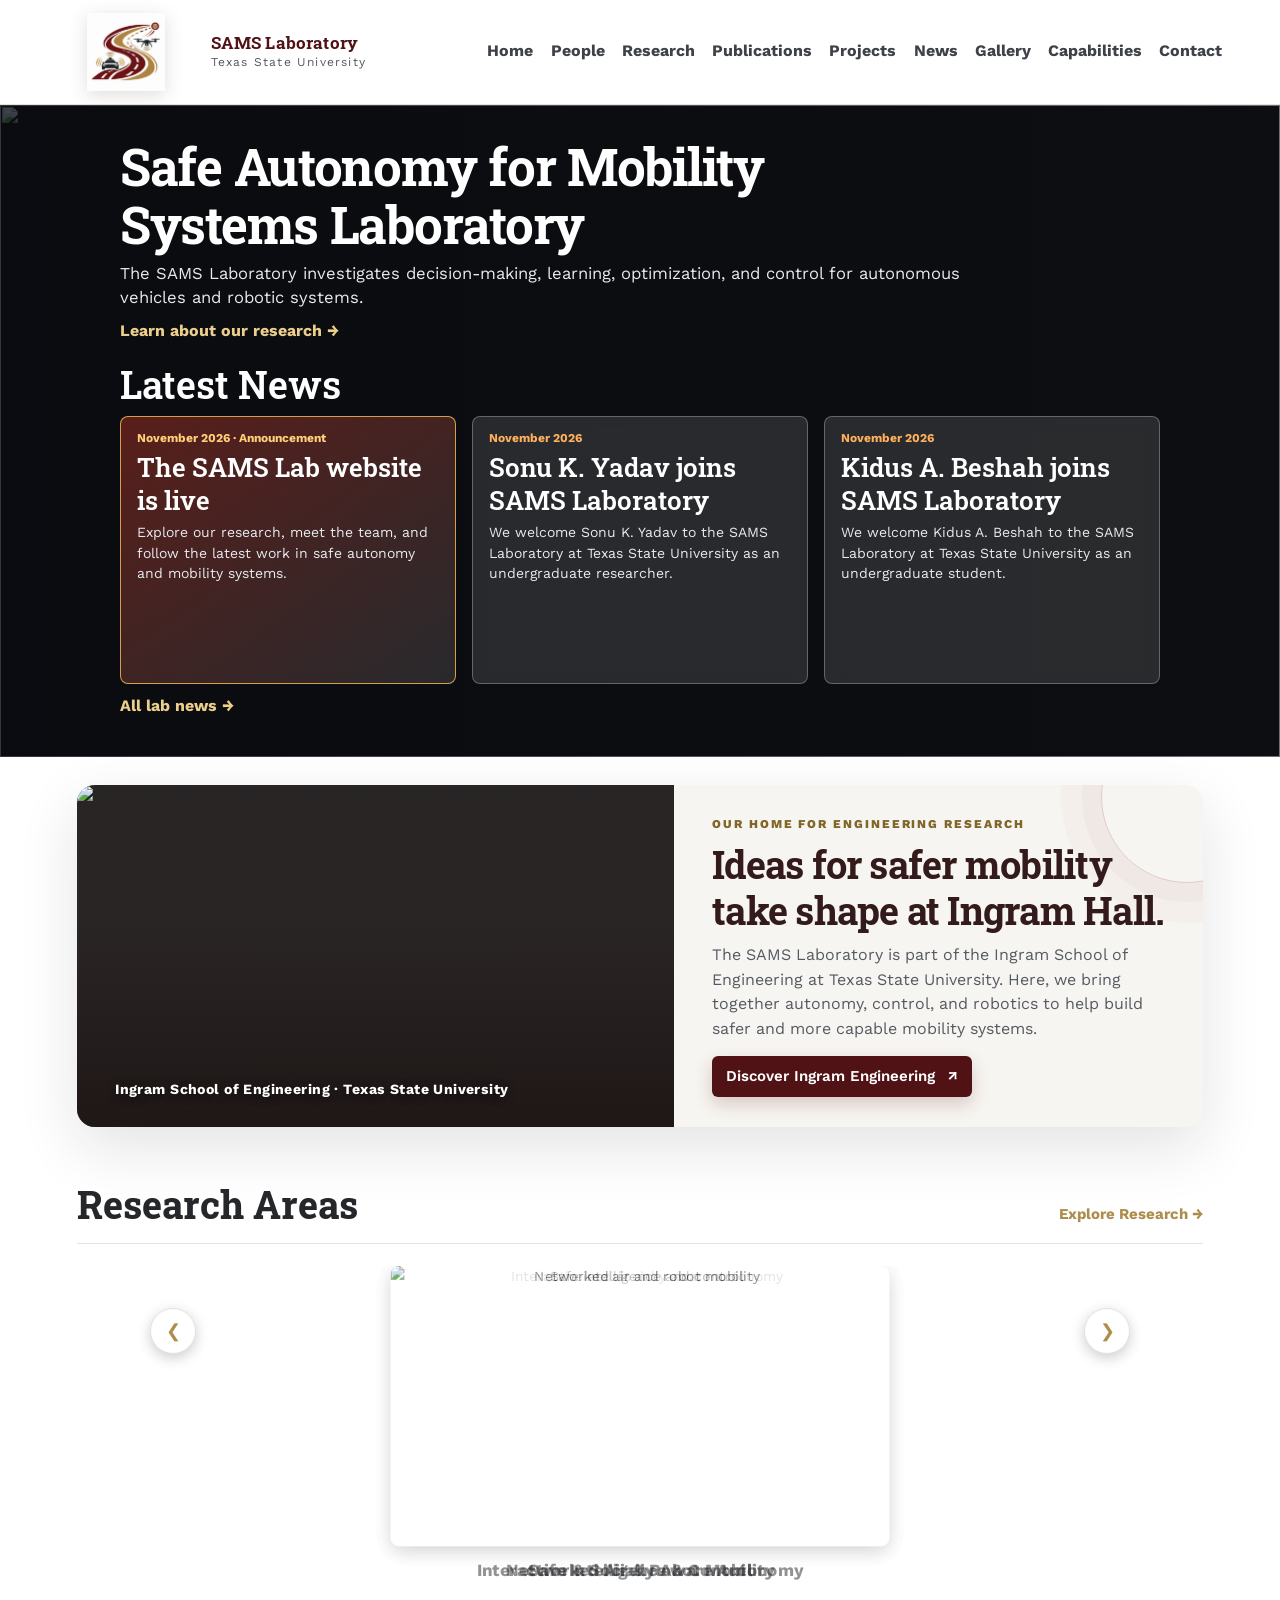
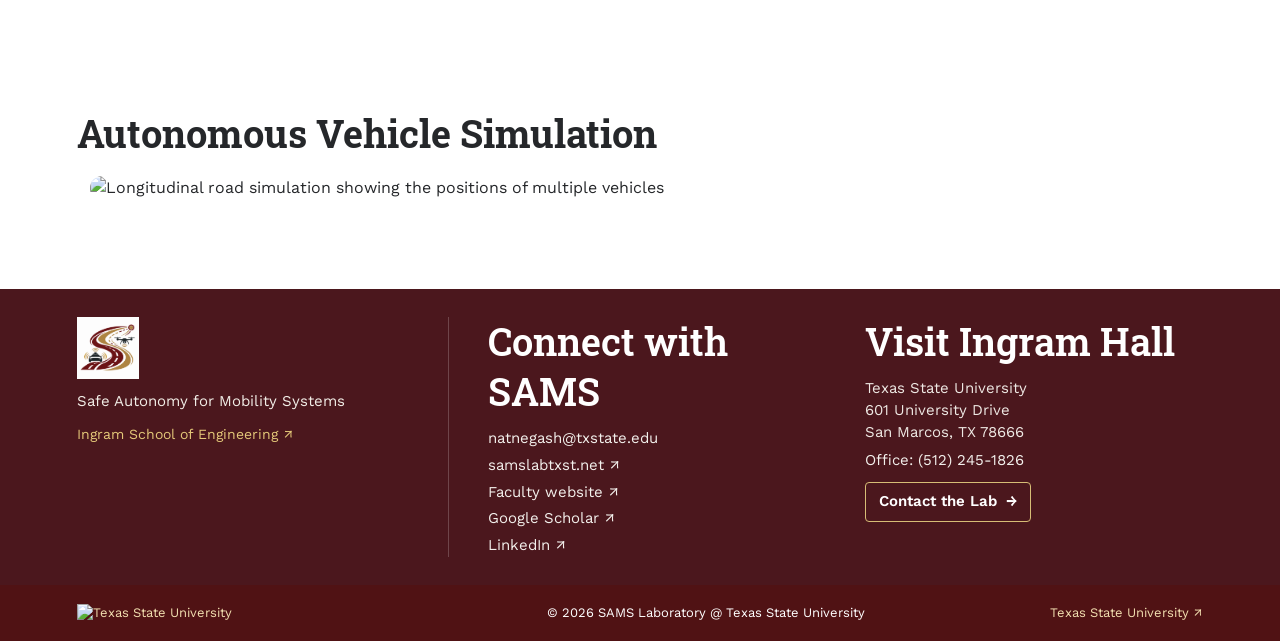
==== commit ef7f0b4e: "index.html" ====
--- a/index.html
+++ b/index.html
@@ -134,7 +134,7 @@
   </div>
   <div class="footer-bottom">
     <a class="footer-txst-logo" href="https://www.txst.edu/" target="_blank" rel="noopener" aria-label="Texas State University website"><img src="assets/txst-horizontal-logo.png" alt="Texas State University" /></a>
-    <span>© 2026 SAMS Laboratory · Texas State University</span>
+    <span>© 2026 SAMS Laboratory @ Texas State University</span>
     <a href="https://www.txst.edu/" target="_blank" rel="noopener">Texas State University <span aria-hidden="true">↗</span></a>
   </div>
 </footer>
--- a/style.css
+++ b/style.css
@@ -300,8 +300,8 @@
 .footer-tagline{margin:7px 0 12px;color:#f2eee7;font-size:15px;line-height:1.4}
 .footer-school-link{font-size:14px;color:#e4c879}
 .footer-column{display:flex;flex-direction:column;align-items:flex-start;gap:5px}
-.footer-column h2{margin:0 0 6px;color:#fff;font:600 16px/1.3 "Roboto Slab",Georgia,serif}
-.footer-column a,.footer-column p{margin:0;color:#f3f0ec;font:400 14px/1.45 "Work Sans",Arial,sans-serif}
+.footer-column h2{margin:0 0 6px;color:#fff;font:600 20px/1.3 "Roboto Slab",Georgia,serif}
+.footer-column a,.footer-column p{margin:0;color:#f3f0ec;font:400 15px/1.45 "Work Sans",Arial,sans-serif}
 .footer-column p{margin-bottom:2px;color:#eee8e3}
 .footer-column a:hover,.footer-school-link:hover{color:#edcf8c;text-decoration:underline;text-underline-offset:3px}
 .footer-column .footer-contact{display:inline-flex;align-items:center;gap:9px;margin-top:5px;padding:8px 13px;border:1px solid #d7bd76;border-radius:4px;color:#fff;font-weight:600}
@@ -359,3 +359,29 @@
 .event-album-content .event-carousel{max-width:100%;margin:0 auto}
 .event-album-content .event-carousel-controls{padding-left:3px;padding-right:3px}
 @media(max-width:600px){.event-album-header{min-height:78px;padding:14px}.event-album-title-wrap{gap:10px}.event-album-content{padding:0 10px 14px}}
+
+
+/* Equipment picture menu on the Capabilities page */
+.capabilities-shell{max-width:1320px}
+.capability-section{margin:34px 0 48px}
+.capability-section>.academic-heading{margin-bottom:18px}
+.capability-section>.academic-heading span{color:#716952;font-size:14px;font-weight:600}
+.capability-equipment-grid{display:grid;grid-template-columns:repeat(2,minmax(0,1fr));gap:22px}
+.capability-equipment-card{display:flex;flex-direction:column;min-width:0;overflow:hidden;border:1px solid #e2ded5;border-radius:14px;background:#fff;color:inherit;box-shadow:0 8px 24px rgba(42,31,22,.06);transition:transform .22s ease,box-shadow .22s ease,border-color .22s ease}
+.capability-equipment-card:hover{transform:translateY(-5px);border-color:#ad8d4b;box-shadow:0 16px 34px rgba(42,31,22,.14)}
+.capability-card-media{position:relative;display:flex;align-items:center;justify-content:center;aspect-ratio:16/9;overflow:hidden;background:linear-gradient(135deg,#f4f2ed,#e7ece8);color:#806628}
+.capability-card-media svg{width:72%;height:72%;max-height:245px;color:#4d6c5d;filter:drop-shadow(0 9px 8px rgba(25,36,30,.13))}
+.capability-unit-badge{position:absolute;top:15px;right:15px;padding:8px 12px;border:1px solid rgba(173,141,75,.45);border-radius:999px;background:rgba(255,255,255,.93);color:#604a21;font:600 13px/1.1 "Work Sans",Arial,sans-serif}
+.capability-art-label{position:absolute;left:18px;bottom:15px;color:#5a605b;font:600 13px/1.3 "Work Sans",Arial,sans-serif;letter-spacing:.04em}
+.yahboom-placeholder{background:linear-gradient(135deg,#f5f3ee,#ece8dd)}
+.yahboom-placeholder img{width:min(280px,52%);height:64%;object-fit:contain;opacity:.46}
+.capability-photo-note{position:absolute;left:0;right:0;bottom:0;padding:28px 18px 14px;background:linear-gradient(transparent,rgba(40,34,25,.56));color:#fff;text-align:center;font:600 14px/1.4 "Work Sans",Arial,sans-serif}
+.capability-card-copy{padding:22px 24px 24px}
+.capability-card-copy .eyebrow{margin:0 0 6px;color:#806628;font-size:12px;letter-spacing:.12em}
+.capability-card-copy h3{margin:0 0 9px;color:#342326;font:700 23px/1.25 "Roboto Slab",Georgia,serif}
+.capability-card-copy p:not(.eyebrow){margin:0 0 16px;color:#565b63;font-size:16px;line-height:1.55}
+.capability-card-link{display:inline-flex;align-items:center;gap:7px;color:#6f5520;font:600 15px/1.4 "Work Sans",Arial,sans-serif}
+.capability-equipment-card:hover .capability-card-link{text-decoration:underline;text-underline-offset:3px}
+.supported-work .cards{margin-top:6px}
+@media(max-width:760px){.capability-equipment-grid{grid-template-columns:1fr}.capability-card-media{aspect-ratio:16/9}}
+@media(prefers-reduced-motion:reduce){.capability-equipment-card{transition:none}.capability-equipment-card:hover{transform:none}}
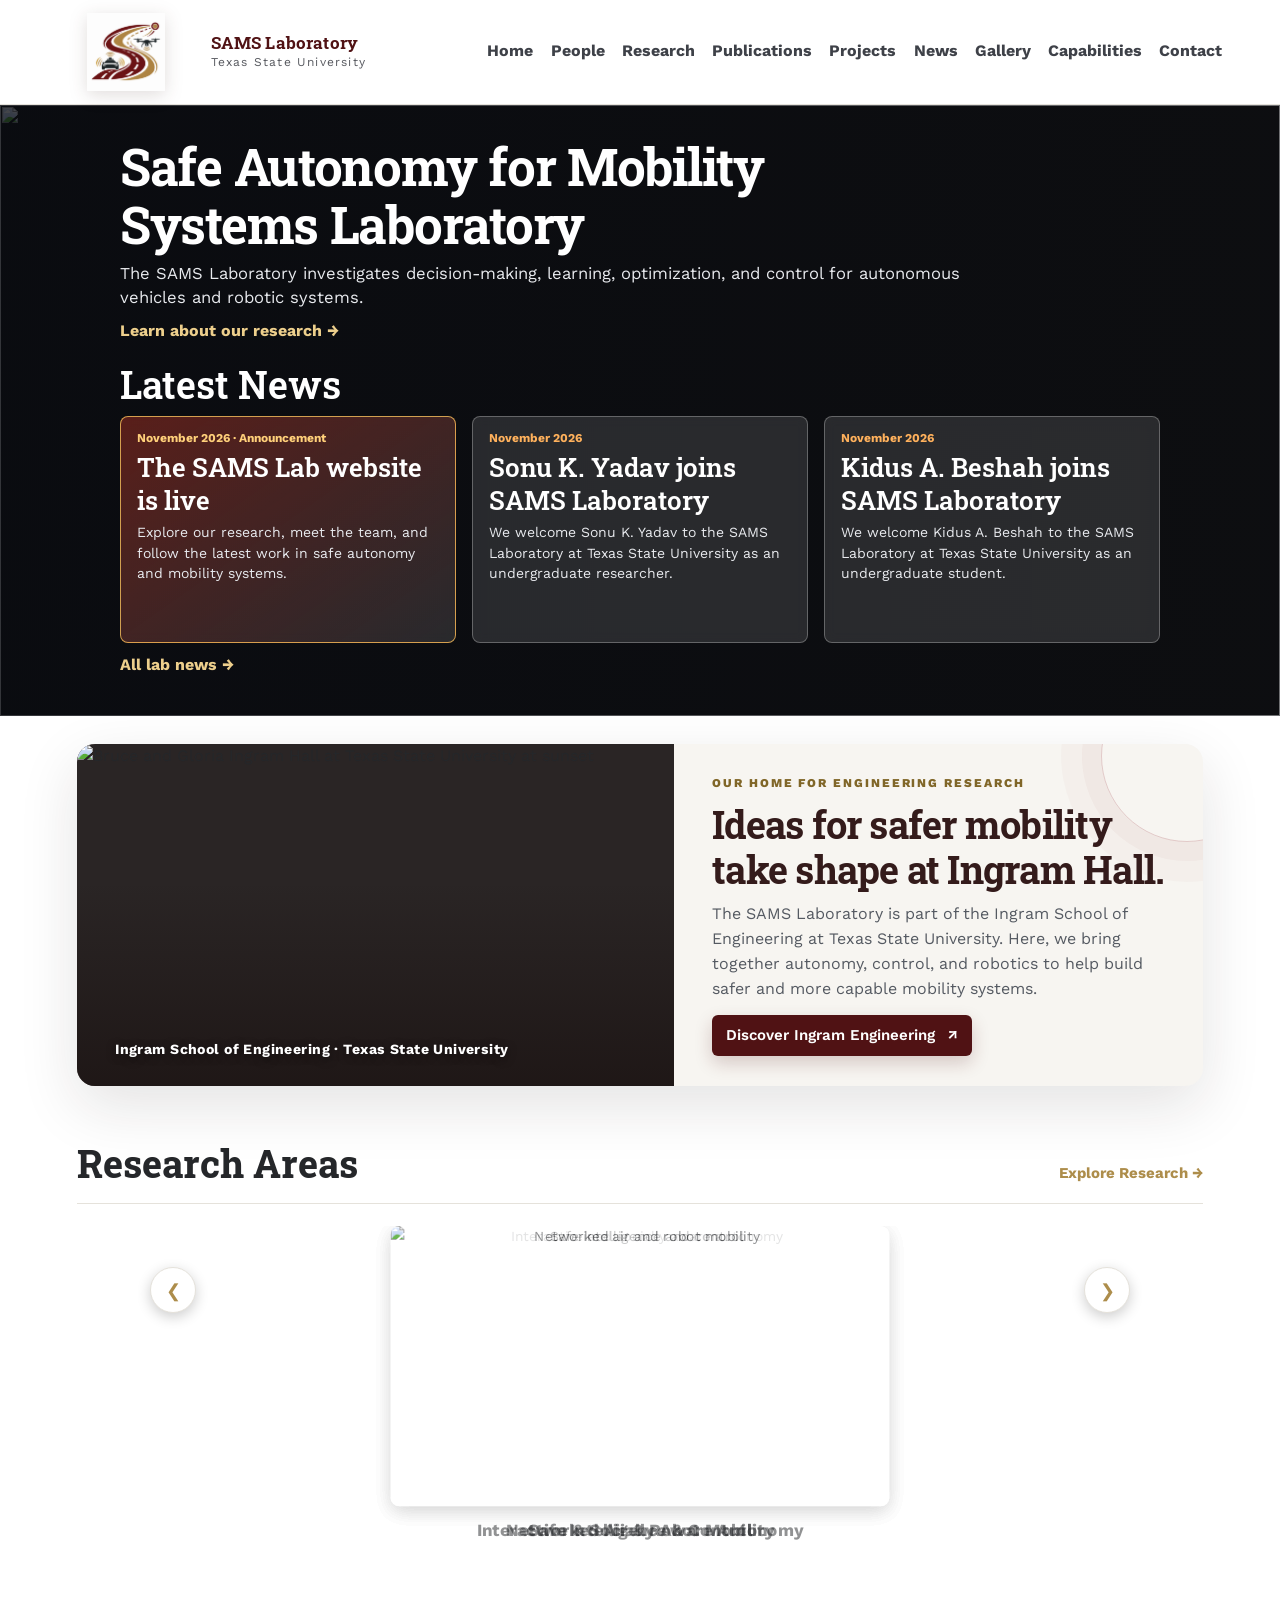
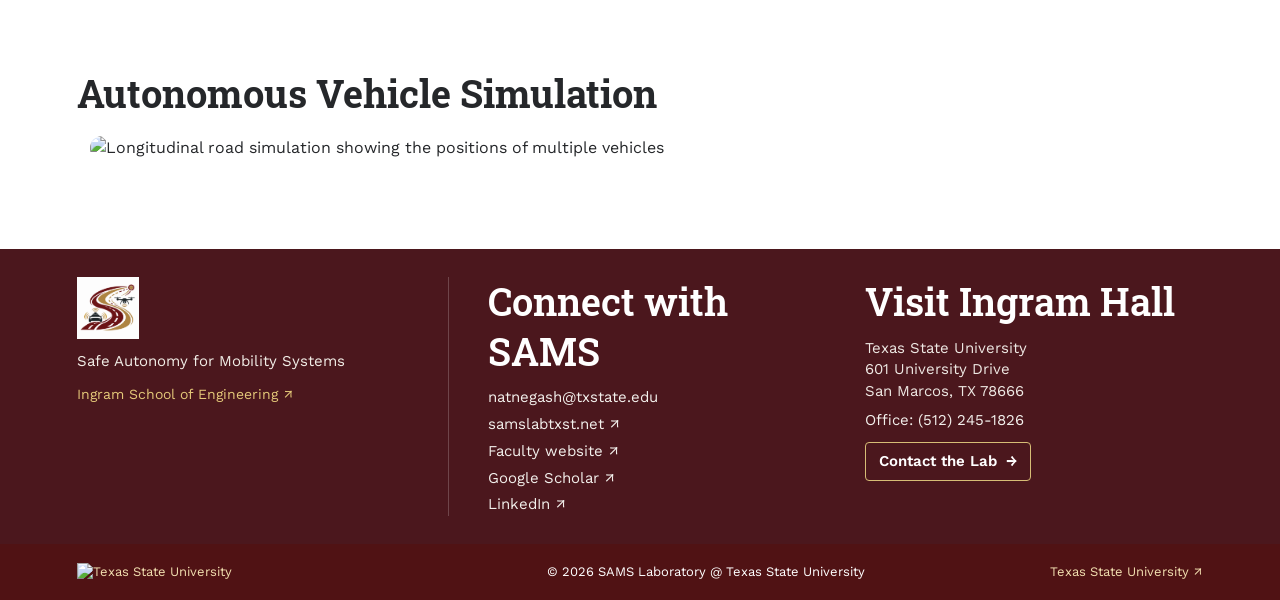
==== commit 245cc5db: "index.html" ====
--- a/index.html
+++ b/index.html
@@ -15,6 +15,10 @@
     />
 
     <link href="style.css" rel="stylesheet" />
+  <link rel="icon" type="image/x-icon" href="/assets/favicon.ico">
+  <link rel="icon" type="image/png" sizes="48x48" href="/assets/sams-favicon-48.png">
+  <link rel="icon" type="image/png" sizes="192x192" href="/assets/sams-favicon-192.png">
+  <link rel="apple-touch-icon" sizes="180x180" href="/assets/sams-favicon-180.png">
 </head>
 
 <body class="home">
@@ -58,7 +62,7 @@
                         Learn about our research →
                     </a>
         
-<section class="sams-section hero-news" aria-labelledby="news-heading"><h2 id="news-heading">Latest News</h2><div class="news-viewport"><div class="news-track"><article class="sams-news-item news-live"><div class="sams-date">November 2026 · Announcement</div><h3>The SAMS Lab website is live</h3><p>Explore our research, meet the team, and follow the latest work in safe autonomy and mobility systems.</p></article><article class="sams-news-item"><div class="sams-date">November 2026</div><h3>Sonu K. Yadav joins SAMS Laboratory</h3><p>We welcome Sonu K. Yadav to the SAMS Laboratory at Texas State University as an undergraduate researcher.</p></article><article class="sams-news-item"><div class="sams-date">November 2026</div><h3>Kidus A. Beshah joins SAMS Laboratory</h3><p>We welcome Kidus A. Beshah to the SAMS Laboratory at Texas State University as an undergraduate student.</p></article><article class="sams-news-item"><div class="sams-date">October 2026</div><h3>Masum Billah Pial joins SAMS Laboratory</h3><p>We welcome Masum Billah Pial to the SAMS Laboratory at Texas State University as a graduate student.</p></article><article class="sams-news-item"><div class="sams-date">August 2026</div><h3>Bereket Kebede joins SAMS Laboratory</h3><p>We welcome Bereket Kebede to the SAMS Laboratory at Texas State University as a Ph.D. student in Mechanical Engineering.</p></article><article class="sams-news-item"><div class="sams-date">August 2026</div><h3>Dr. Negash joins Texas State University as a tenure-track Assistant Professor</h3><p>Dr. Natnael M. Negash joined the Ingram School of Engineering at Texas State University as a tenure-track Assistant Professor in Mechanical Engineering.</p></article></div></div><p class="hero-news-link"><a class="academic-link" href="news.html">All lab news →</a></p></section>
+<section class="sams-section hero-news" aria-labelledby="news-heading"><h2 id="news-heading">Latest News</h2><div class="news-viewport"><div class="news-track"><article class="sams-news-item news-live"><div class="sams-date">November 2026 · Announcement</div><h3>The SAMS Lab website is live</h3><p>Explore our research, meet the team, and follow the latest work in safe autonomy and mobility systems.</p></article><article class="sams-news-item"><div class="sams-date">November 2026</div><h3>Sonu K. Yadav joins SAMS Laboratory</h3><p>We welcome Sonu K. Yadav to the SAMS Laboratory at Texas State University as an undergraduate researcher.</p></article><article class="sams-news-item"><div class="sams-date">November 2026</div><h3>Kidus A. Beshah joins SAMS Laboratory</h3><p>We welcome Kidus A. Beshah to the SAMS Laboratory at Texas State University as an undergraduate student.</p></article><article class="sams-news-item"><div class="sams-date">October 2026</div><h3>Masum Billah Pial joins SAMS Laboratory</h3><p>We welcome Masum Billah Pial to the SAMS Laboratory at Texas State University as a graduate student.</p></article><article class="sams-news-item"><div class="sams-date">August 2026</div><h3>Bereket Kebede joins SAMS Laboratory</h3><p>We welcome Bereket Kebede to the SAMS Laboratory at Texas State University as a Ph.D. student in Mechanical Engineering.</p></article><article class="sams-news-item"><div class="sams-date">August 2026</div><h3>Dr. Negash joins Texas State University as a tenure-track Assistant Professor</h3><p>Mechanical Engineering: Control and Robotics</p></article></div></div><p class="hero-news-link"><a class="academic-link" href="news.html">All lab news →</a></p></section>
         </div>
     </section>
 
--- a/style.css
+++ b/style.css
@@ -385,3 +385,50 @@
 .supported-work .cards{margin-top:6px}
 @media(max-width:760px){.capability-equipment-grid{grid-template-columns:1fr}.capability-card-media{aspect-ratio:16/9}}
 @media(prefers-reduced-motion:reduce){.capability-equipment-card{transition:none}.capability-equipment-card:hover{transform:none}}
+
+/* Gallery collection cards use a representative photo before the album is opened. */
+.event-album-header{display:grid;grid-template-columns:minmax(150px,240px) minmax(0,1fr) auto;align-items:center;gap:clamp(16px,2.4vw,28px);min-height:0;padding:18px;cursor:pointer}
+.event-album-cover{display:block;aspect-ratio:16/9;overflow:hidden;border-radius:10px;background:#e8e4da;box-shadow:0 5px 15px rgba(42,31,22,.12)}
+.event-album-cover img{display:block;width:100%;height:100%;object-fit:cover;transition:transform .35s ease}
+.event-album-header:hover .event-album-cover img{transform:scale(1.045)}
+.event-album-title-copy{display:flex;flex-direction:column;gap:7px;min-width:0}
+.event-album-title-copy .eyebrow{color:#806628;font:700 12px/1.35 "Work Sans",Arial,sans-serif;letter-spacing:.12em;text-transform:uppercase}
+.event-album-title{color:#342326;font:700 clamp(23px,2.6vw,32px)/1.2 "Roboto Slab",Georgia,serif}
+.event-album-description{max-width:54ch;color:#626973;font:400 16px/1.55 "Work Sans",Arial,sans-serif}
+.event-album-count{justify-content:center;min-width:148px;padding:12px 15px;background:#501214;color:#fff;font:600 14px/1.2 "Work Sans",Arial,sans-serif}
+.event-album-count span{color:#e4c879;font-size:20px}
+.event-album-header:hover .event-album-count{background:#6a2028}
+.event-album-content{padding-top:0}
+@media(max-width:760px){.event-album-header{grid-template-columns:145px minmax(0,1fr);gap:14px;padding:14px}.event-album-count{grid-column:2;justify-self:start;min-width:0}.event-album-title-copy{grid-column:2;grid-row:1}.event-album-cover{grid-column:1;grid-row:1 / span 2;align-self:stretch;min-height:110px}.event-album-description{font-size:14px}}
+@media(max-width:520px){.event-album-header{grid-template-columns:1fr;gap:11px;padding:12px}.event-album-cover{grid-column:1;grid-row:auto;width:100%;aspect-ratio:16/8;min-height:0}.event-album-title-copy{grid-column:1;grid-row:auto}.event-album-count{grid-column:1;grid-row:auto}.event-album-title{font-size:24px}}
+@media(prefers-reduced-motion:reduce){.event-album-cover img{transition:none}}
+
+/* Capabilities inventory follows the Baylor-style equipment-and-resources hierarchy. */
+.capabilities-shell{max-width:1240px}
+.capability-inventory{margin-top:34px}
+.capability-section-intro{max-width:86ch;margin:0 0 25px;color:#555c63;font:400 17px/1.7 "Work Sans",Arial,sans-serif}
+.capability-resource-list{display:grid;gap:24px}
+.capability-resource{display:grid;grid-template-columns:minmax(260px,.86fr) minmax(0,1.14fr);overflow:hidden;border:1px solid #e4e0d8;border-radius:14px;background:#fff;box-shadow:0 8px 24px rgba(42,31,22,.06)}
+.capability-resource-image{position:relative;min-height:100%;aspect-ratio:4/3;overflow:hidden;background:linear-gradient(140deg,#f1f3ef,#e8e5dd)}
+.capability-resource-image .capability-equipment-image{display:none;position:absolute;inset:0;width:100%;height:100%;object-fit:cover;background:#f5f4ef}
+.capability-resource-image.has-equipment-image .capability-equipment-image{display:block}
+.capability-resource-image.has-equipment-image .capability-photo-placeholder{display:none}
+.capability-resource-image .capability-photo-placeholder{display:flex;position:absolute;inset:0;align-items:center;justify-content:center;flex-direction:column;gap:9px;padding:24px;text-align:center;color:#5d655e}
+.capability-resource-image .capability-photo-placeholder strong{color:#4d6c5d;font:700 20px/1.25 "Roboto Slab",Georgia,serif}
+.capability-resource-image .capability-photo-placeholder span{font:500 13px/1.5 "Work Sans",Arial,sans-serif}
+.capability-resource-image .capability-unit-badge{position:absolute;top:14px;right:14px}
+.capability-resource-copy{padding:clamp(22px,3vw,36px)}
+.capability-resource-copy .eyebrow{margin:0 0 8px;color:#806628;font:700 12px/1.4 "Work Sans",Arial,sans-serif;letter-spacing:.12em;text-transform:uppercase}
+.capability-resource-copy h3{margin:0 0 12px;color:#342326;font:700 clamp(23px,2.5vw,30px)/1.25 "Roboto Slab",Georgia,serif}
+.capability-resource-copy p{margin:0 0 15px;color:#565b63;font:400 16px/1.65 "Work Sans",Arial,sans-serif}
+.capability-resource-copy h4{margin:17px 0 8px;color:#342326;font:700 16px/1.4 "Work Sans",Arial,sans-serif}
+.capability-resource-copy ul{display:grid;gap:7px;margin:0 0 18px;padding-left:21px;color:#565b63;font:400 15px/1.55 "Work Sans",Arial,sans-serif}
+.capability-resource-copy li::marker{color:#ad8d4b}
+.capability-resource-copy .capability-card-link{display:inline-flex;align-items:center;gap:7px;color:#6f5520;font:700 15px/1.4 "Work Sans",Arial,sans-serif}
+.capability-activity-grid{display:grid;grid-template-columns:repeat(3,minmax(0,1fr));gap:18px;margin-top:6px}
+.capability-activity{padding:22px 23px;border:1px solid #e4e0d8;border-radius:12px;background:#fbfaf7}
+.capability-activity .num{display:block;margin-bottom:12px;color:#ad8d4b;font:800 13px/1 "Work Sans",Arial,sans-serif;letter-spacing:.12em}
+.capability-activity h3{margin:0 0 8px;color:#342326;font:700 19px/1.3 "Roboto Slab",Georgia,serif}
+.capability-activity p{margin:0;color:#626973;font:400 15px/1.6 "Work Sans",Arial,sans-serif}
+@media(max-width:820px){.capability-resource{grid-template-columns:1fr}.capability-resource-image{aspect-ratio:16/9}.capability-activity-grid{grid-template-columns:1fr 1fr}}
+@media(max-width:560px){.capability-section-intro{font-size:16px}.capability-activity-grid{grid-template-columns:1fr}.capability-resource-copy{padding:22px}}
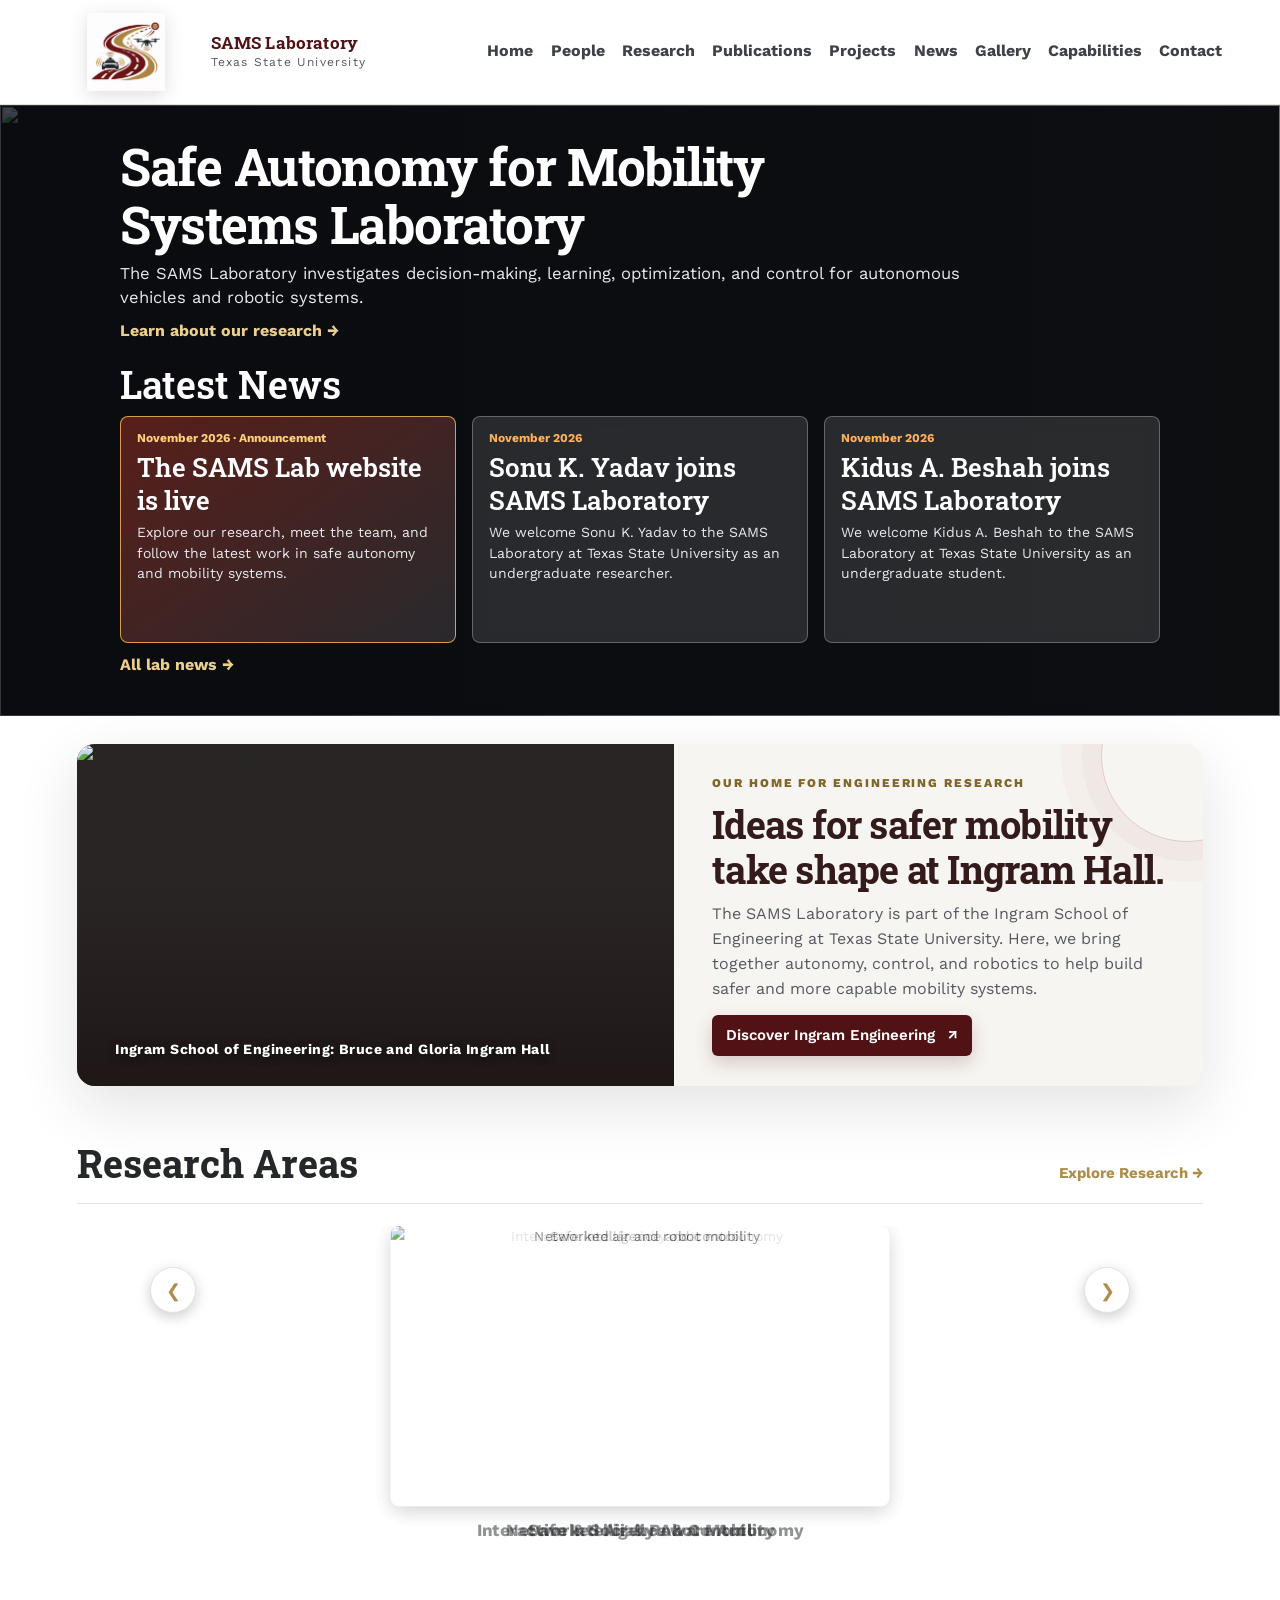
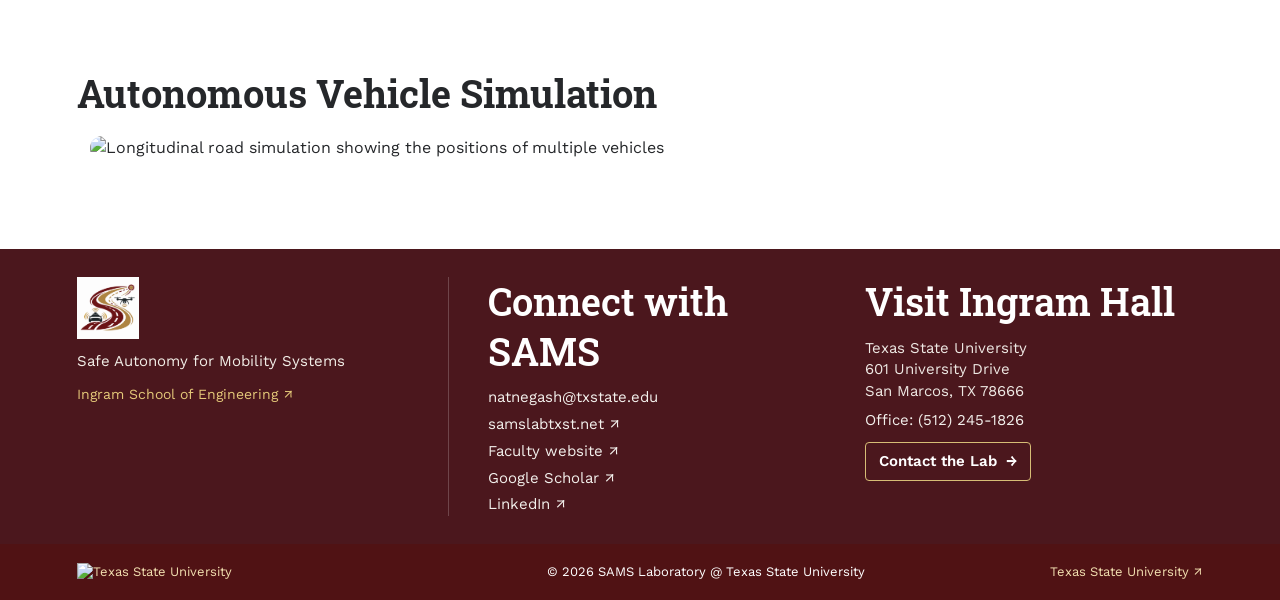
==== commit 18b77aea: "index.html" ====
--- a/index.html
+++ b/index.html
@@ -73,7 +73,7 @@
             <section class="campus-feature" aria-labelledby="campus-heading">
                 <div class="campus-photo-wrap">
                     <img src="assets/ingram-hall-exterior.webp" alt="Bruce and Gloria Ingram Hall at Texas State University at sunset" class="campus-photo" />
-                    <span class="campus-photo-label">Ingram School of Engineering · Texas State University</span>
+                    <span class="campus-photo-label">Ingram School of Engineering: Bruce and Gloria Ingram Hall</span>
                 </div>
                 <div class="campus-copy">
                     <p class="eyebrow">Our home for engineering research</p>
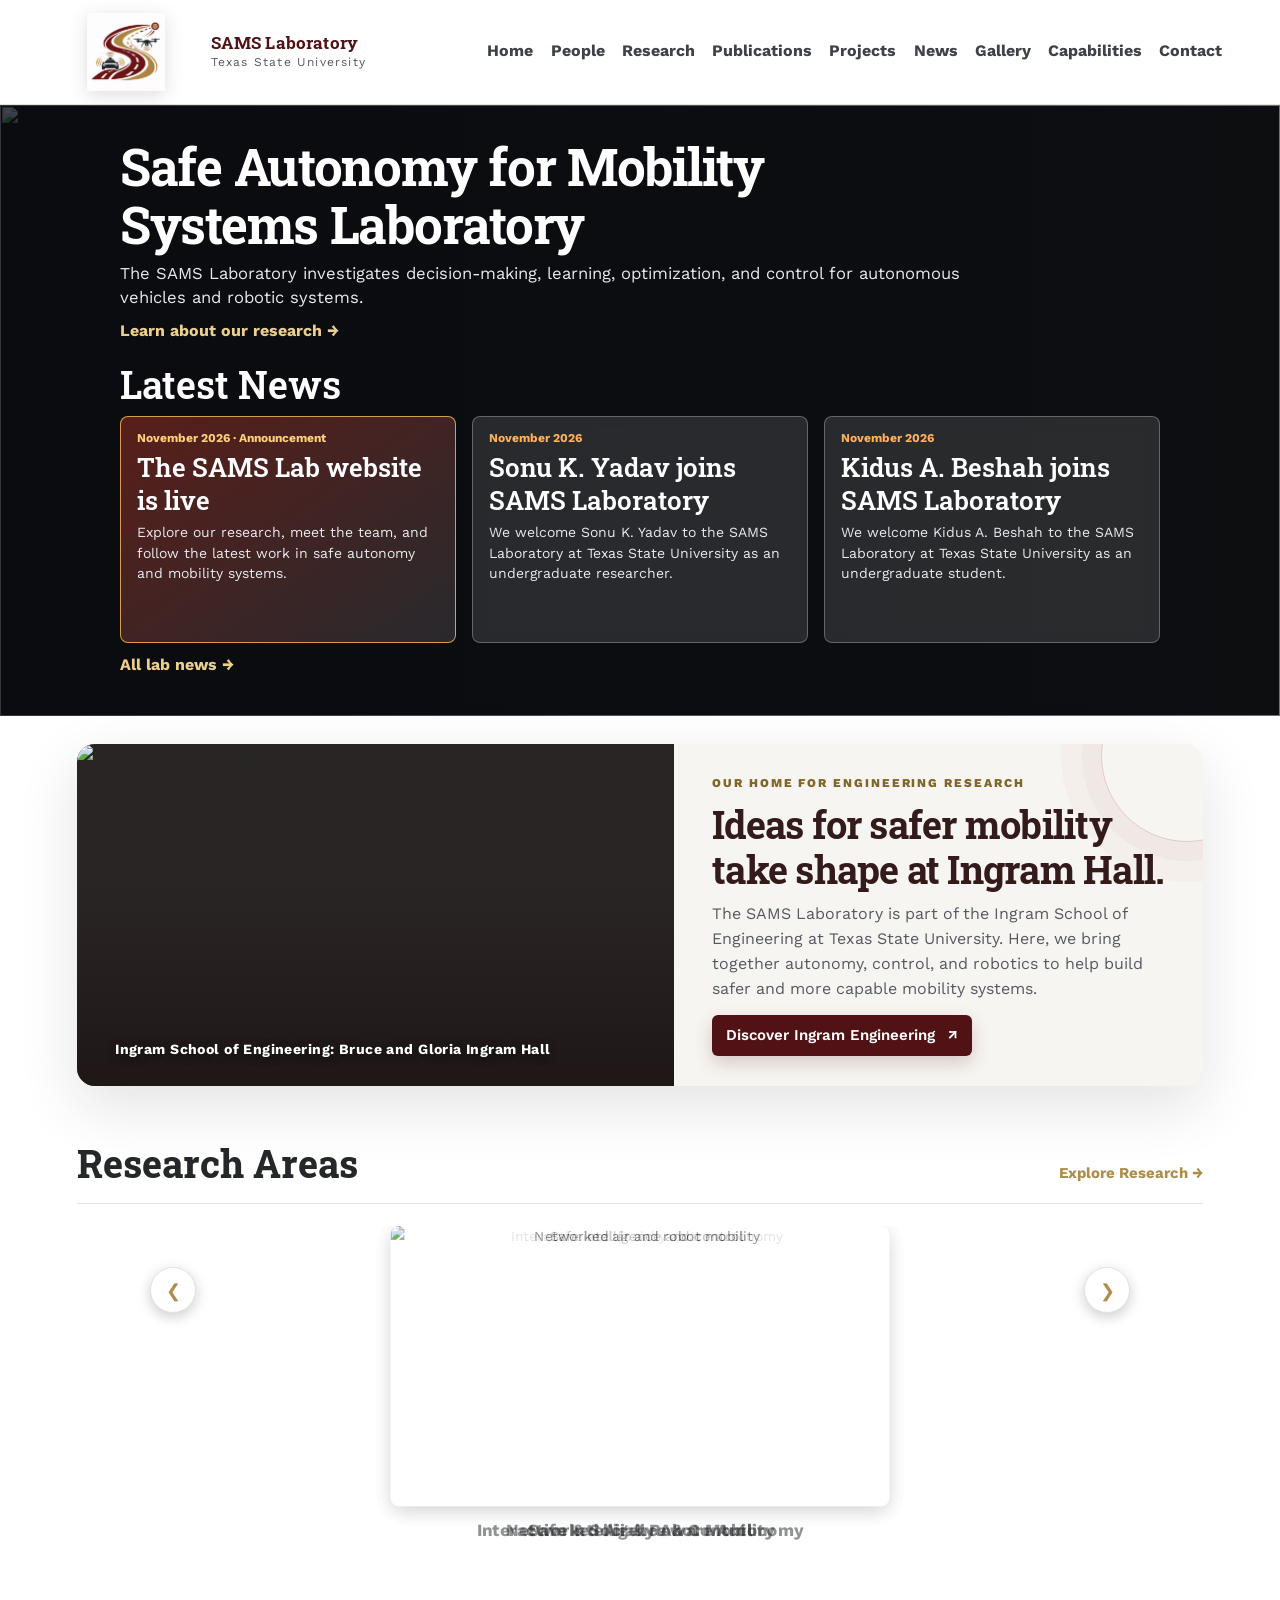
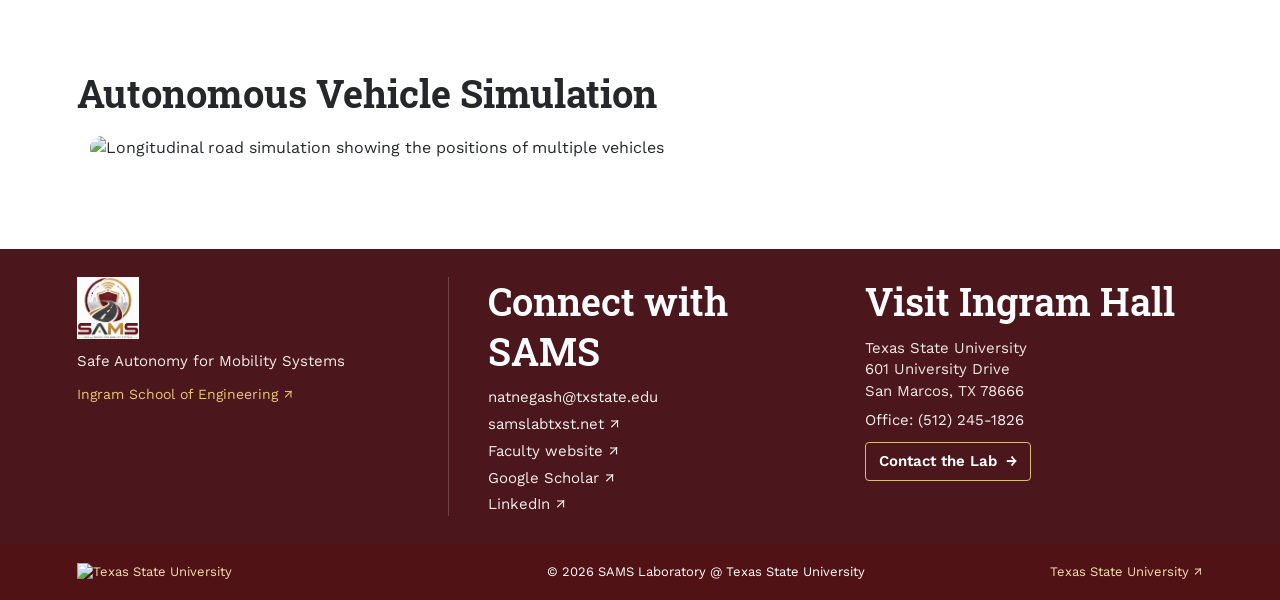
==== commit 3b8c0cf9: "index.html" ====
--- a/index.html
+++ b/index.html
@@ -16,7 +16,7 @@
 
     <link href="style.css" rel="stylesheet" />
   <link rel="icon" type="image/x-icon" href="/assets/favicon.ico">
-  <link rel="icon" type="image/png" sizes="48x48" href="/assets/sams-favicon-48.png">
+  <link rel="icon" type="image/png" sizes="48x48" href="/assets/SAMS-LOGO-2.png">
   <link rel="icon" type="image/png" sizes="192x192" href="/assets/sams-favicon-192.png">
   <link rel="apple-touch-icon" sizes="180x180" href="/assets/sams-favicon-180.png">
 </head>
@@ -116,7 +116,7 @@
   <div class="footer-main">
     <div class="footer-identity">
       <a class="footer-sams-logo" href="index.html" aria-label="SAMS Laboratory home">
-        <img src="assets/SAMS-Logo.png" alt="SAMS Laboratory" />
+        <img src="assets/SAMS-LOGO-3.png" alt="SAMS Laboratory" />
       </a>
       <p class="footer-tagline">Safe Autonomy for Mobility Systems</p>
       <a class="footer-school-link" href="https://www.engineering.txst.edu/" target="_blank" rel="noopener">Ingram School of Engineering <span aria-hidden="true">↗</span></a>
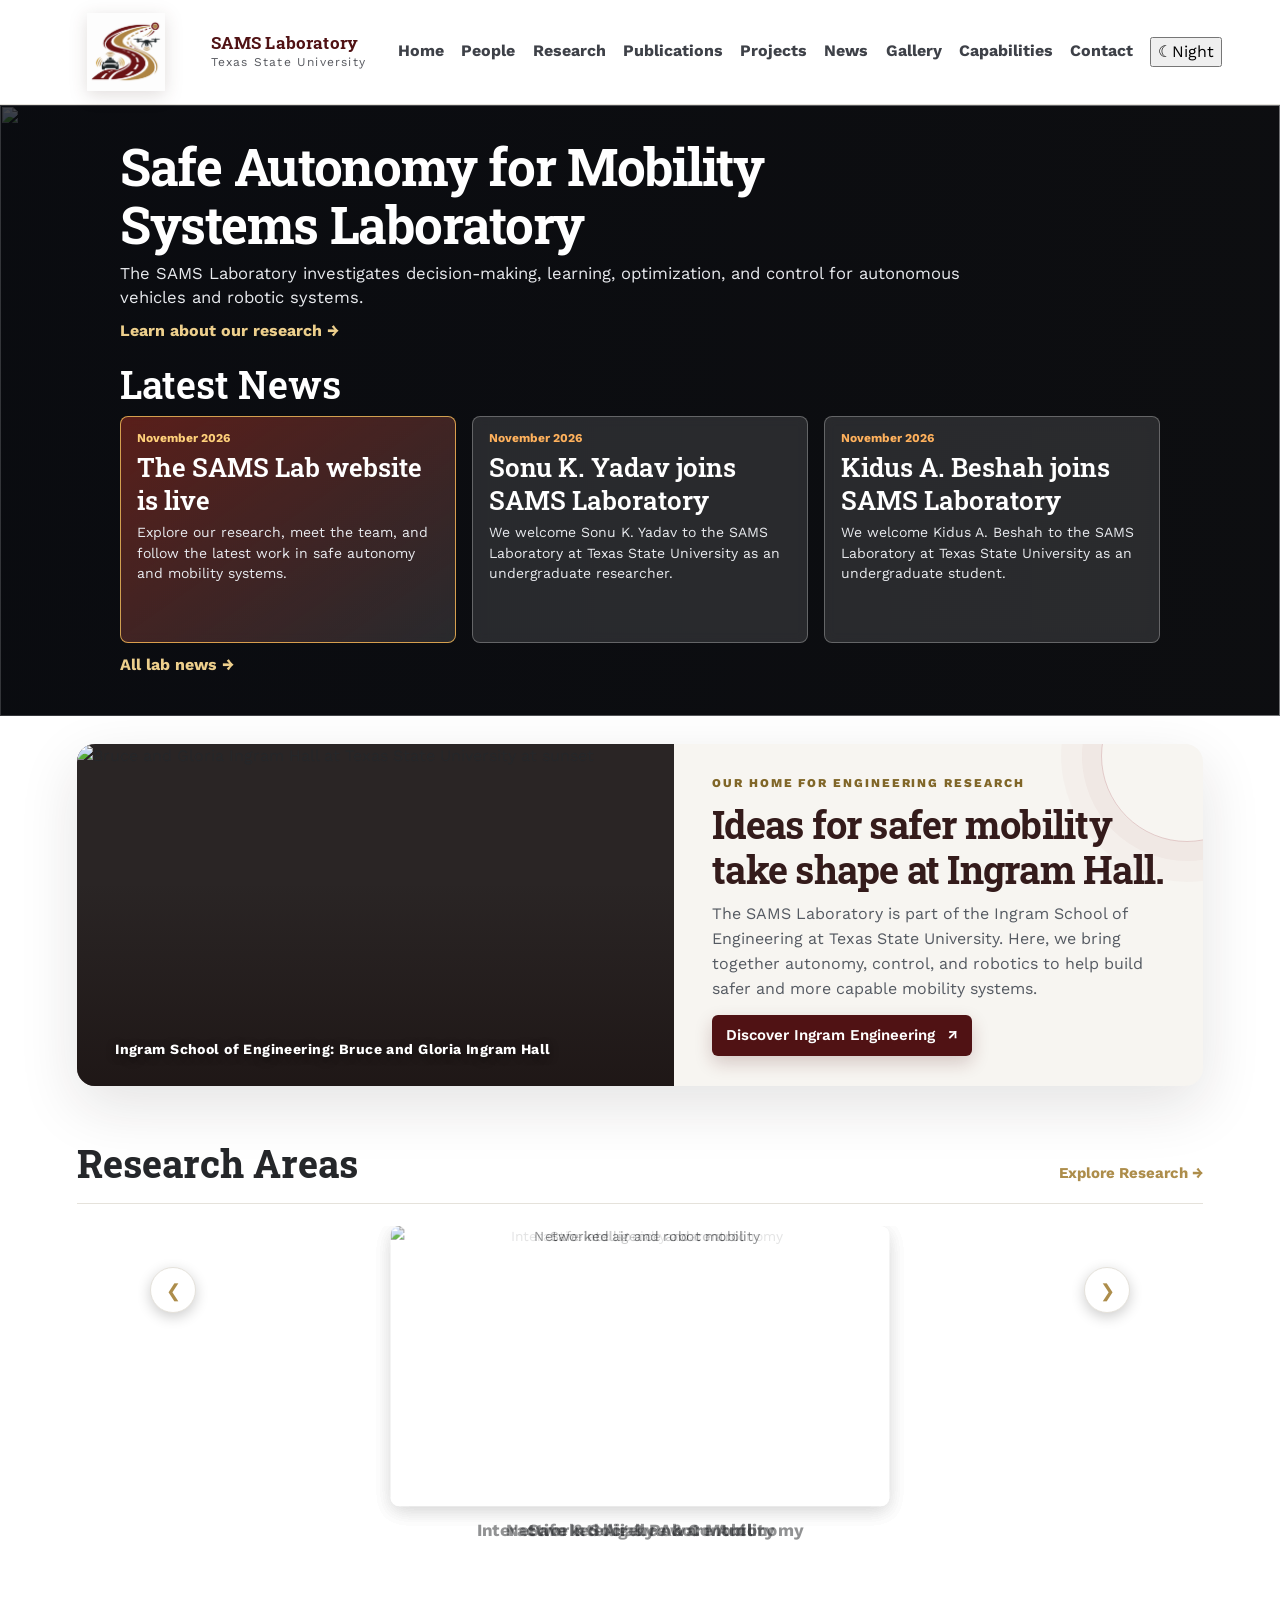
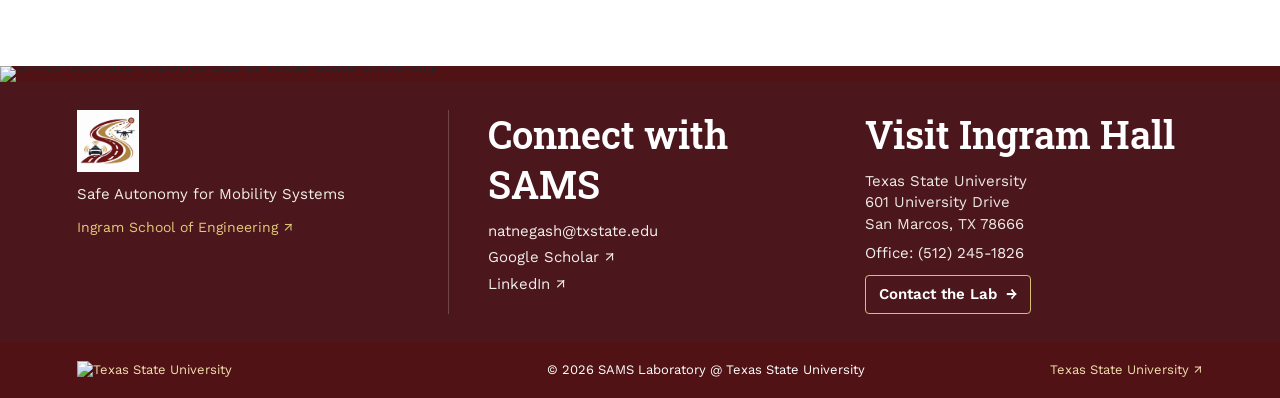
==== commit b195e9b8: "Update index.html" ====
--- a/index.html
+++ b/index.html
@@ -3,6 +3,7 @@
 <html lang="en">
 
 <head>
+  <script>(function(){try{if(localStorage.getItem('sams-theme')==='night')document.documentElement.setAttribute('data-theme','night')}catch(e){}})();</script>
     <meta charset="utf-8" />
     <meta name="viewport" content="width=device-width, initial-scale=1" />
     <meta name="theme-color" content="#501214" />
@@ -19,6 +20,10 @@
   <link rel="icon" type="image/png" sizes="48x48" href="/assets/SAMS-LOGO-2.png">
   <link rel="icon" type="image/png" sizes="192x192" href="/assets/sams-favicon-192.png">
   <link rel="apple-touch-icon" sizes="180x180" href="/assets/sams-favicon-180.png">
+<style>
+.sams-bobcats-banner{display:block;width:100%;margin:0;padding:0;overflow:hidden;line-height:0;background:#501214}
+.sams-bobcats-banner img{display:block;width:100%;height:auto;max-width:none;object-fit:cover}
+</style>
 </head>
 
 <body class="home">
@@ -40,12 +45,13 @@
     <a href="gallery.html">Gallery</a>
     <a href="capabilities.html">Capabilities</a>
     <a href="contact.html">Contact</a>
+    <button class="theme-toggle" type="button" aria-label="Switch to night colors" aria-pressed="false"><span class="theme-toggle-icon" aria-hidden="true">☾</span><span class="theme-toggle-label">Night</span></button>
   </nav>
 </header>
 
     <!-- Full-width hero: image with darkened overlay and text on top -->
     <section class="hero-overlay">
-        <img class="hero-bg" src="assets/amber-header.webp" alt="" />
+        <img class="hero-bg" src="assets/Neon Green Smart City Mobility.png" alt="" />
         <div class="hero-content academic-intro">
 
                     <h1>
@@ -62,7 +68,7 @@
                         Learn about our research →
                     </a>
         
-<section class="sams-section hero-news" aria-labelledby="news-heading"><h2 id="news-heading">Latest News</h2><div class="news-viewport"><div class="news-track"><article class="sams-news-item news-live"><div class="sams-date">November 2026 · Announcement</div><h3>The SAMS Lab website is live</h3><p>Explore our research, meet the team, and follow the latest work in safe autonomy and mobility systems.</p></article><article class="sams-news-item"><div class="sams-date">November 2026</div><h3>Sonu K. Yadav joins SAMS Laboratory</h3><p>We welcome Sonu K. Yadav to the SAMS Laboratory at Texas State University as an undergraduate researcher.</p></article><article class="sams-news-item"><div class="sams-date">November 2026</div><h3>Kidus A. Beshah joins SAMS Laboratory</h3><p>We welcome Kidus A. Beshah to the SAMS Laboratory at Texas State University as an undergraduate student.</p></article><article class="sams-news-item"><div class="sams-date">October 2026</div><h3>Masum Billah Pial joins SAMS Laboratory</h3><p>We welcome Masum Billah Pial to the SAMS Laboratory at Texas State University as a graduate student.</p></article><article class="sams-news-item"><div class="sams-date">August 2026</div><h3>Bereket Kebede joins SAMS Laboratory</h3><p>We welcome Bereket Kebede to the SAMS Laboratory at Texas State University as a Ph.D. student in Mechanical Engineering.</p></article><article class="sams-news-item"><div class="sams-date">August 2026</div><h3>Dr. Negash joins Texas State University as a tenure-track Assistant Professor</h3><p>Mechanical Engineering: Control and Robotics</p></article></div></div><p class="hero-news-link"><a class="academic-link" href="news.html">All lab news →</a></p></section>
+<section class="sams-section hero-news" aria-labelledby="news-heading"><h2 id="news-heading">Latest News</h2><div class="news-viewport"><div class="news-track"><article class="sams-news-item news-live"><div class="sams-date">November 2026</div><h3>The SAMS Lab website is live</h3><p>Explore our research, meet the team, and follow the latest work in safe autonomy and mobility systems.</p></article><article class="sams-news-item"><div class="sams-date">November 2026</div><h3>Sonu K. Yadav joins SAMS Laboratory</h3><p>We welcome Sonu K. Yadav to the SAMS Laboratory at Texas State University as an undergraduate researcher.</p></article><article class="sams-news-item"><div class="sams-date">November 2026</div><h3>Kidus A. Beshah joins SAMS Laboratory</h3><p>We welcome Kidus A. Beshah to the SAMS Laboratory at Texas State University as an undergraduate student.</p></article><article class="sams-news-item"><div class="sams-date">October 2026</div><h3>Masum Billah Pial joins SAMS Laboratory</h3><p>We welcome Masum Billah Pial to the SAMS Laboratory at Texas State University as a graduate student.</p></article><article class="sams-news-item"><div class="sams-date">August 2026</div><h3>Bereket Kebede joins SAMS Laboratory</h3><p>We welcome Bereket Kebede to the SAMS Laboratory at Texas State University as a Ph.D. student in Mechanical Engineering.</p></article><article class="sams-news-item"><div class="sams-date">August 2026</div><h3>Dr. Negash joins Texas State University as a tenure-track Assistant Professor</h3><p>Mechanical Engineering: Control and Robotics</p></article></div></div><p class="hero-news-link"><a class="academic-link" href="news.html">All lab news →</a></p></section>
         </div>
     </section>
 
@@ -106,17 +112,22 @@
 <div class="ra-dots" role="tablist"></div>
 </div>
 </section>
-<section class="sams-section" aria-labelledby="simulation-heading"><h2 id="simulation-heading">Autonomous Vehicle Simulation</h2><div class="sams-media-frame"><img class="sams-media" src="assets/traffic-simulation.gif" alt="Longitudinal road simulation showing the positions of multiple vehicles" loading="lazy"></div></section>
+
         </div>
 
     </main>
+
+    <section class="sams-bobcats-banner" aria-label="SAMS-Bobcats Robotics Lab">
+  <img src="assets/SAMS-Bobcats-Banner-2.png" alt="SAMS-Bobcats Robotics Lab at Texas State University" loading="lazy" />
+</section>
+
 
     <!-- SAMS Laboratory footer -->
     <footer class="site-footer">
   <div class="footer-main">
     <div class="footer-identity">
       <a class="footer-sams-logo" href="index.html" aria-label="SAMS Laboratory home">
-        <img src="assets/SAMS-LOGO-3.png" alt="SAMS Laboratory" />
+        <img src="assets/SAMS-Logo.png" alt="SAMS Laboratory" />
       </a>
       <p class="footer-tagline">Safe Autonomy for Mobility Systems</p>
       <a class="footer-school-link" href="https://www.engineering.txst.edu/" target="_blank" rel="noopener">Ingram School of Engineering <span aria-hidden="true">↗</span></a>
@@ -124,8 +135,6 @@
     <div class="footer-column">
       <h2>Connect with SAMS</h2>
       <a href="mailto:natnegash@txstate.edu">natnegash@txstate.edu</a>
-      <a href="https://samslabtxst.net/" target="_blank" rel="noopener">samslabtxst.net <span aria-hidden="true">↗</span></a>
-      <a href="https://natnael-m-negash.net/" target="_blank" rel="noopener">Faculty website <span aria-hidden="true">↗</span></a>
       <a href="https://scholar.google.com/citations?user=de8_IgUAAAAJ&amp;hl=en" target="_blank" rel="noopener">Google Scholar <span aria-hidden="true">↗</span></a>
       <a href="https://www.linkedin.com/in/natnael-m-negash-ph-d-12721473/" target="_blank" rel="noopener">LinkedIn <span aria-hidden="true">↗</span></a>
     </div>
--- a/style.css
+++ b/style.css
@@ -384,6 +384,7 @@
 .capability-equipment-card:hover .capability-card-link{text-decoration:underline;text-underline-offset:3px}
 .supported-work .cards{margin-top:6px}
 @media(max-width:760px){.capability-equipment-grid{grid-template-columns:1fr}.capability-card-media{aspect-ratio:16/9}}
+
 @media(prefers-reduced-motion:reduce){.capability-equipment-card{transition:none}.capability-equipment-card:hover{transform:none}}
 
 /* Gallery collection cards use a representative photo before the album is opened. */
@@ -432,3 +433,52 @@
 .capability-activity p{margin:0;color:#626973;font:400 15px/1.6 "Work Sans",Arial,sans-serif}
 @media(max-width:820px){.capability-resource{grid-template-columns:1fr}.capability-resource-image{aspect-ratio:16/9}.capability-activity-grid{grid-template-columns:1fr 1fr}}
 @media(max-width:560px){.capability-section-intro{font-size:16px}.capability-activity-grid{grid-template-columns:1fr}.capability-resource-copy{padding:22px}}
+
+/* Use one consistent 16:9 image area for every Research topic card. */
+.research-grid .research-topic{min-width:0}
+.research-grid .research-placeholder{width:100%;height:auto;aspect-ratio:16/9;overflow:hidden;display:flex;align-items:center;justify-content:center;background:linear-gradient(145deg,#f8f8f4,#edf0e9);border-bottom:1px solid #e7e2d7}
+.research-grid .research-placeholder img:not(.research-topic-image){width:min(210px,55%);height:110px;object-fit:contain;opacity:.86}
+.research-grid .research-placeholder img.research-topic-image{display:block;width:100%;height:100%;max-width:none;object-fit:contain;object-position:center;background:#f7f8f4;padding:8px;opacity:1}
+.research-grid .research-placeholder span{font-size:13px;color:#756e61;letter-spacing:.02em}
+@media(max-width:720px){.research-grid .research-placeholder{height:auto;aspect-ratio:16/9}}
+
+/* Contact page: visit-focused layout inspired by Alliance AI's clear contact sections */
+body.contact-page{height:auto;min-height:100dvh;overflow-x:hidden;overflow-y:auto}
+.contact-main{display:block;flex:1;padding:0 clamp(22px,6vw,105px) clamp(60px,8vw,110px)}
+.contact-shell{max-width:1450px}
+.contact-hero{display:grid;grid-template-columns:minmax(0,1fr) minmax(320px,.78fr);align-items:center;gap:clamp(34px,7vw,100px);min-height:clamp(380px,42vw,560px);padding:clamp(42px,7vw,92px) 0}
+.contact-hero-copy{max-width:720px}
+.contact-hero .heading{max-width:730px;font-size:clamp(40px,5.4vw,76px);letter-spacing:-.065em;line-height:1.02}
+.contact-hero .heading span{color:var(--orange)}
+.contact-hero .lead{max-width:620px;font-size:clamp(16px,1.45vw,19px)}
+.contact-actions{display:flex;gap:12px;flex-wrap:wrap;margin-top:28px}
+.contact-hero-art{position:relative;min-height:330px;aspect-ratio:1.2/1;display:grid;place-items:center;overflow:hidden;border-radius:24px;background:radial-gradient(circle at 50% 48%,#fff 0 18%,#f4f0e7 19% 46%,#ece8df 100%);border:1px solid #e5dfd2;box-shadow:0 22px 55px rgba(47,31,24,.1)}
+.contact-hero-art:before,.contact-hero-art:after{content:"";position:absolute;border-radius:50%;border:1px solid rgba(80,18,20,.14)}
+.contact-hero-art:before{width:72%;aspect-ratio:1}.contact-hero-art:after{width:92%;aspect-ratio:1;border-color:rgba(173,141,75,.3)}
+.contact-orbit{position:absolute;border-radius:50%;border:2px solid transparent;transform:rotate(-30deg)}
+.orbit-one{width:82%;height:42%;border-top-color:#ad8d4b;border-bottom-color:#ad8d4b}.orbit-two{width:62%;height:30%;border-top-color:#501214;border-bottom-color:#501214;transform:rotate(35deg)}
+.contact-art-mark{position:relative;z-index:1;display:grid;place-items:center;width:130px;height:130px;border-radius:50%;background:#501214;color:#fff;font:800 82px/1 Georgia,serif;box-shadow:0 14px 32px #50121430}
+.contact-art-label{position:absolute;z-index:2;padding:8px 12px;border-radius:30px;background:#fff;color:#501214;font-size:10px;font-weight:800;letter-spacing:.14em;box-shadow:0 5px 18px #24181717}
+.label-autonomy{top:18%;left:10%}.label-mobility{right:7%;bottom:19%}
+.contact-connect{padding:clamp(40px,6vw,72px) 0;border-top:1px solid var(--line)}
+.contact-section-heading{max-width:680px;margin-bottom:28px}.contact-section-heading h2,.contact-visit h2{margin:0 0 10px;font:700 clamp(28px,3vw,42px)/1.15 Manrope,Arial,sans-serif;letter-spacing:-.04em;color:var(--ink)}
+.contact-section-heading>p:last-child{margin:0;color:var(--muted);font-size:16px;line-height:1.65}
+.contact-opportunity-grid{display:grid;grid-template-columns:repeat(3,minmax(0,1fr));gap:16px}
+.contact-opportunity{position:relative;min-height:235px;padding:25px;border:1px solid var(--line);border-radius:13px;background:linear-gradient(145deg,#fff,#fbfaf7);transition:transform .2s ease,box-shadow .2s ease,border-color .2s ease}
+.contact-opportunity:hover{transform:translateY(-4px);border-color:#d2bf94;box-shadow:0 14px 34px #24181712}
+.contact-opportunity-icon{display:grid;place-items:center;width:38px;height:38px;margin-bottom:18px;border-radius:50%;background:#f3eee2;color:var(--maroon);font-size:21px;font-weight:700}
+.contact-opportunity h3{margin:0 0 9px;font-size:20px;color:var(--maroon)}
+.contact-opportunity p{margin:0 0 20px;color:var(--muted);font-size:14px;line-height:1.65}
+.contact-opportunity>a{font-size:13px;font-weight:800;color:var(--maroon)}.contact-opportunity>a span{color:var(--orange);margin-left:5px}
+.contact-visit{display:grid;grid-template-columns:minmax(0,.82fr) minmax(0,1.18fr);gap:clamp(32px,6vw,84px);align-items:center;padding:clamp(50px,7vw,88px) 0 0;border-top:1px solid var(--line);scroll-margin-top:30px}
+.contact-visit-copy{max-width:510px}.contact-visit-intro{color:var(--muted);font-size:16px;line-height:1.7;margin:0 0 25px}
+.contact-location-card{display:grid;gap:19px;padding:22px;border:1px solid var(--line);border-radius:13px;background:#fbfaf7}
+.location-detail{display:grid;grid-template-columns:34px 1fr;gap:12px;align-items:start}.location-icon{display:grid;place-items:center;width:32px;height:32px;border-radius:50%;background:#f0eadc;color:var(--maroon);font-size:18px}
+.location-detail div{display:grid;gap:4px}.location-label{color:#7d756a;font-size:10px;font-weight:800;letter-spacing:.13em;text-transform:uppercase}.location-detail strong,.location-detail a{color:var(--ink);font-size:14px;line-height:1.55;font-weight:650}.location-detail a{color:var(--maroon);text-decoration:underline;text-underline-offset:3px}
+.contact-directions{margin-top:20px}.contact-visit-note{margin:12px 0 0;color:var(--muted);font-size:12px}
+.contact-map-wrap{overflow:hidden;border:1px solid #ded9ce;border-radius:16px;background:#fff;box-shadow:0 16px 45px rgba(42,31,22,.09)}
+.contact-map-heading{display:flex;align-items:center;justify-content:space-between;gap:15px;padding:18px 21px}.contact-map-heading .eyebrow{margin:0 0 5px;font-size:9px}.contact-map-heading h3{margin:0;color:var(--maroon);font-size:18px}.map-pin{display:grid;place-items:center;width:38px;height:38px;border-radius:50%;background:#f3eee2;color:var(--maroon);font-size:22px}
+.contact-map-wrap iframe{display:block;width:100%;height:clamp(300px,34vw,430px);border:0;background:#eeece7}.contact-map-caption{display:flex;justify-content:space-between;gap:15px;padding:13px 20px;color:var(--muted);font-size:11px}
+@media(max-width:850px){.contact-hero{grid-template-columns:1fr;gap:25px;padding-top:55px}.contact-hero-art{min-height:280px;max-width:620px;width:100%;justify-self:center}.contact-opportunity-grid{grid-template-columns:1fr 1fr}.contact-visit{grid-template-columns:1fr}.contact-visit-copy{max-width:680px}}
+@media(max-width:560px){.contact-main{padding-left:20px;padding-right:20px}.contact-hero .heading{font-size:42px}.contact-hero-art{min-height:245px}.contact-art-mark{width:100px;height:100px;font-size:64px}.contact-opportunity-grid{grid-template-columns:1fr}.contact-opportunity{min-height:0}.contact-map-caption{flex-direction:column;gap:4px}}
+
